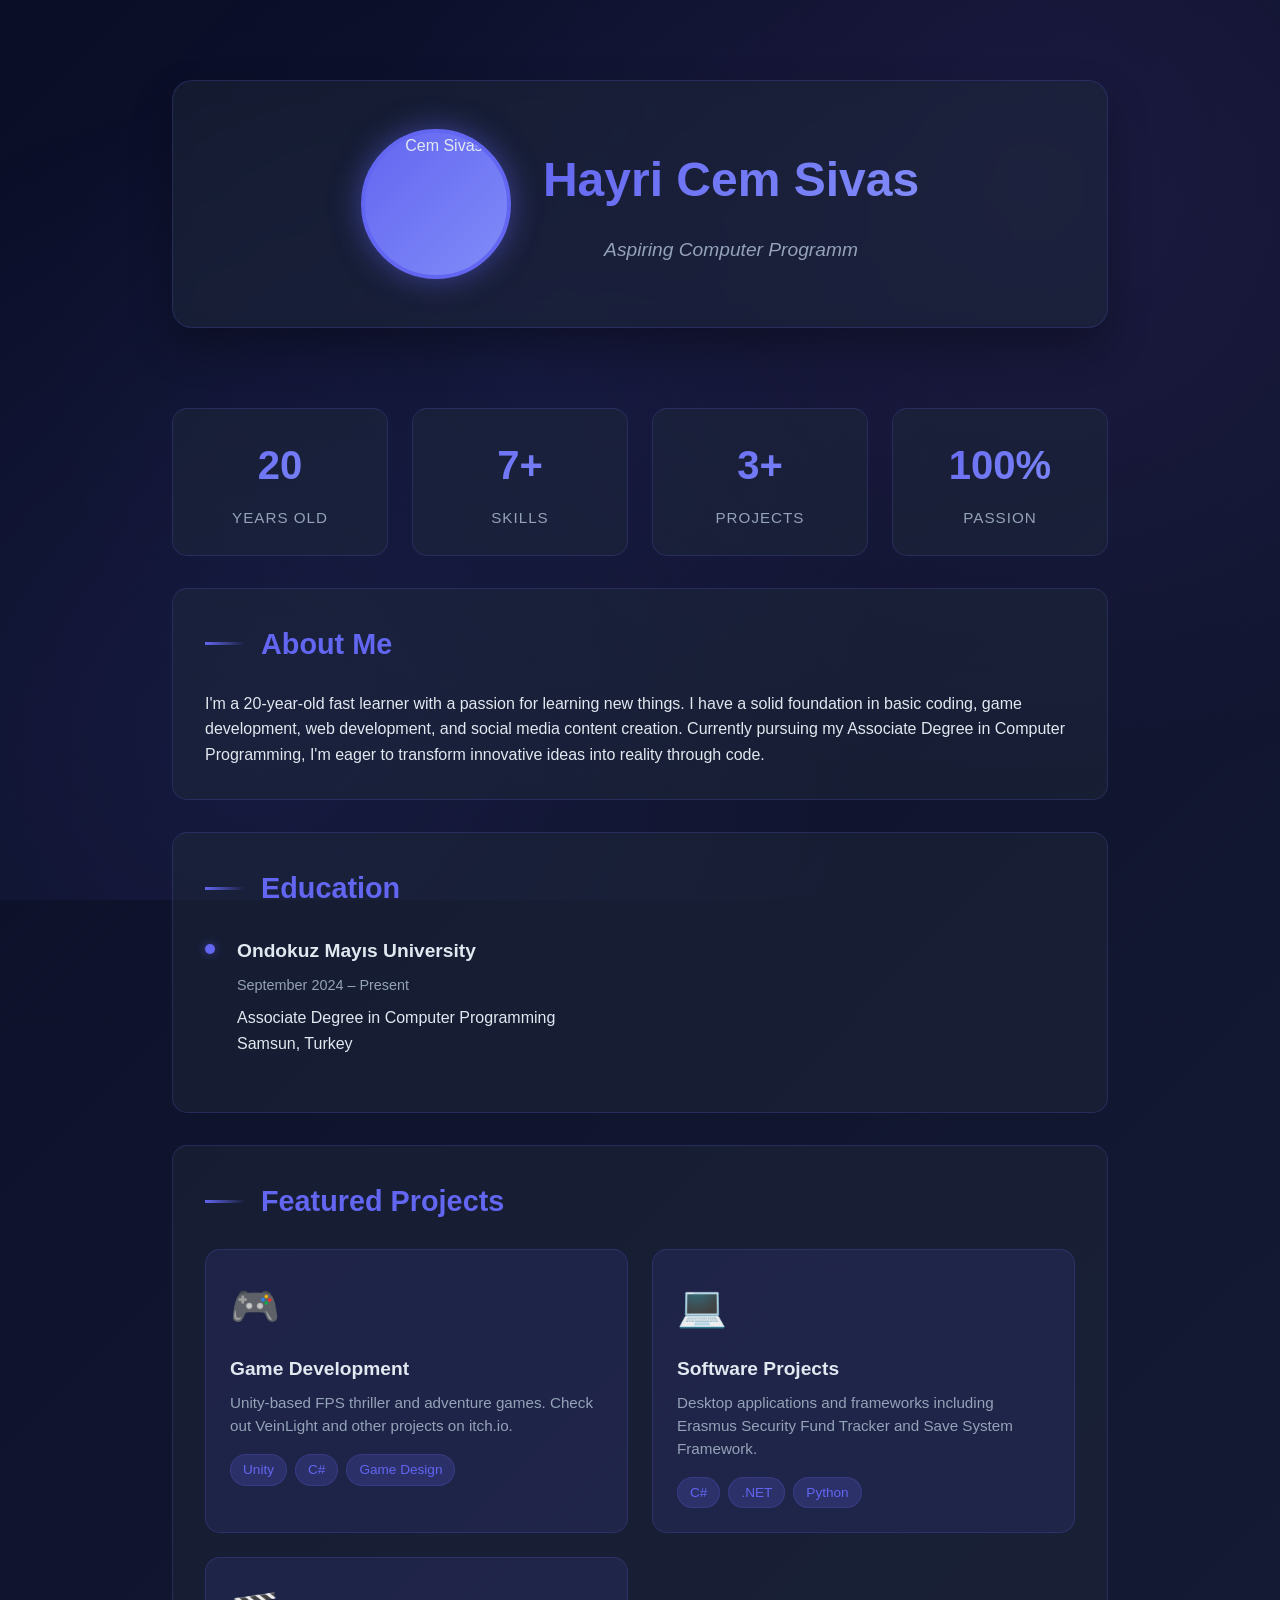
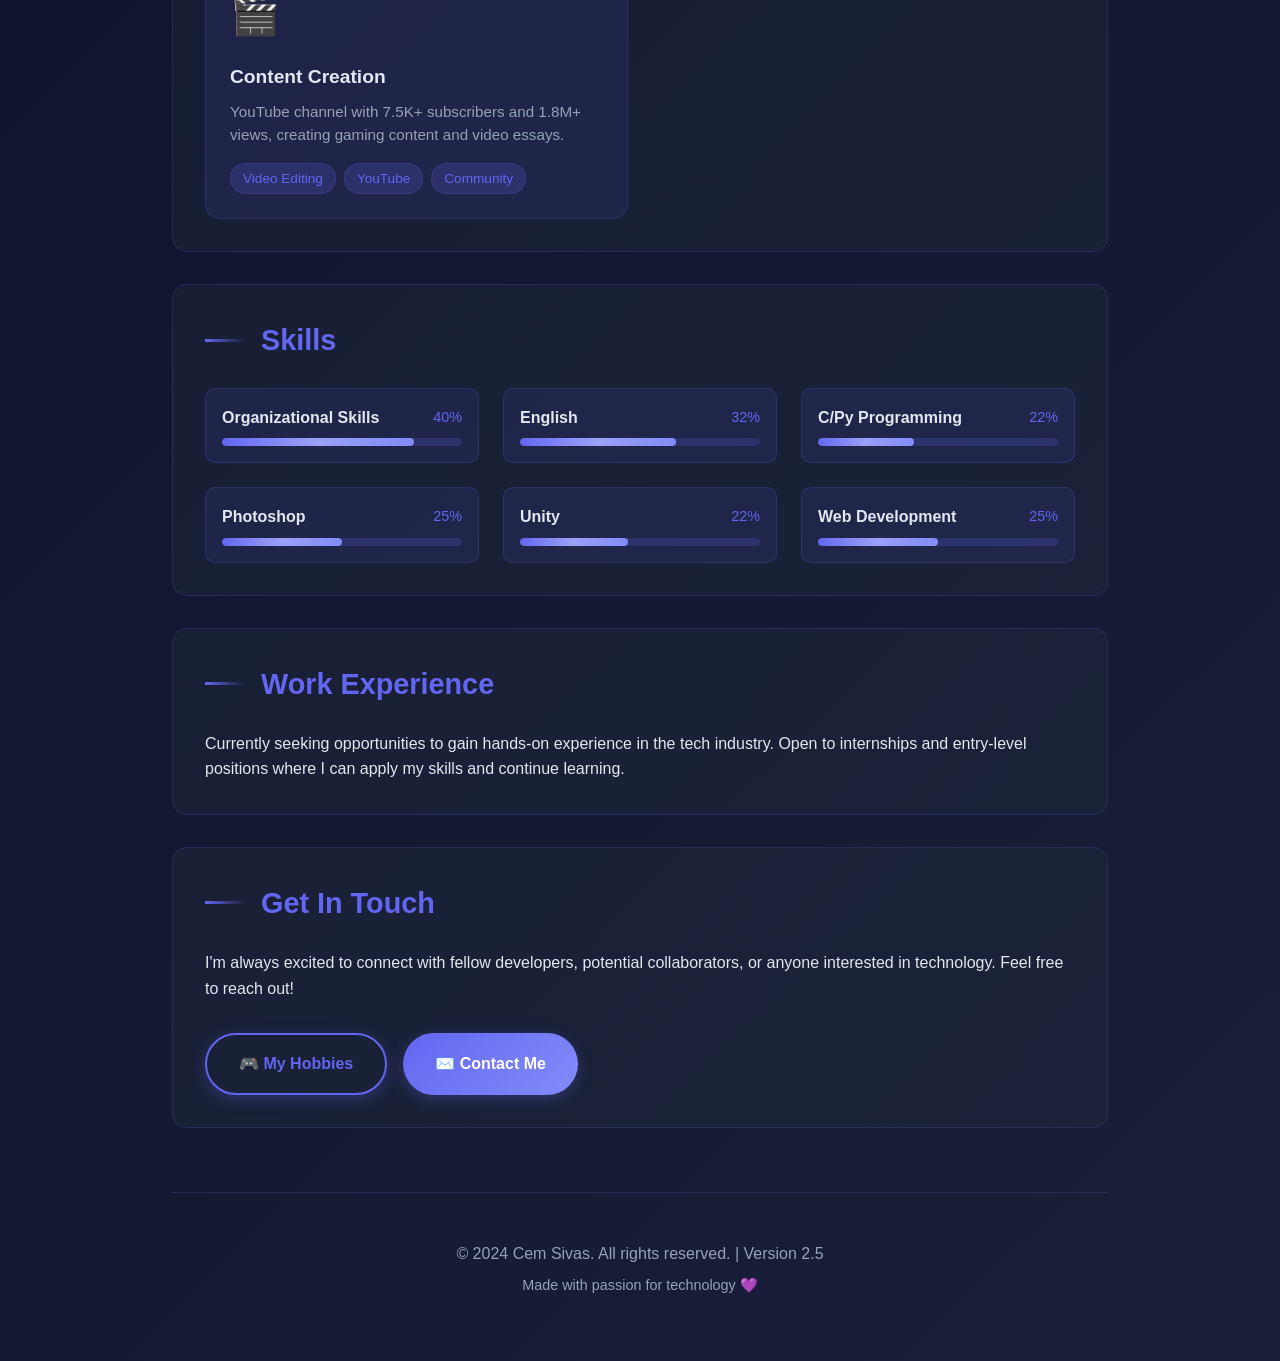
==== index.html @ 1721b46c "Update age and content in About Me section Updated age in the About Me section and adjusted the cont" ====
<!DOCTYPE html>
<html lang="en">
<head>
  <meta charset="UTF-8">
  <meta name="viewport" content="width=device-width, initial-scale=1.0">
  <title>Hayri Cem Sivas</title>
  <link rel="stylesheet" href="style.css">
</head>
<body>
  <div class="container">
    <header>
      <div class="header-content">
        <div class="profile-section">
          <img src="./assets/PPhoto.png" alt="Cem Sivas" class="profile-image" onclick="window.location.href='./public/myScreenshots.html'">
          <div class="profile-info">
            <h1>Hayri Cem Sivas</h1>
            <p class="tagline">Aspiring Computer Programmer | Fast Learner | Passionate about Technology</p>
          </div>
        </div>
      </div>
    </header>

    <!-- Stats Section -->
    <section class="section">
      <div class="stats-grid">
        <div class="stat-card">
          <span class="stat-number" data-target="20">0</span>
          <span class="stat-label">Years Old</span>
        </div>
        <div class="stat-card">
          <span class="stat-number" data-target="7">0+</span>
          <span class="stat-label">Skills</span>
        </div>
        <div class="stat-card">
          <span class="stat-number" data-target="3">0+</span>
          <span class="stat-label">Projects</span>
        </div>
        <div class="stat-card">
          <span class="stat-number" data-target="100">0%</span>
          <span class="stat-label">Passion</span>
        </div>
      </div>
    </section>

    <main>
      <section class="section">
        <div class="section-card">
          <h2>About Me</h2>
          <p>I'm a 20-year-old fast learner with a passion for learning new things. I have a solid foundation in basic coding, game development, web development, and social media content creation. Currently pursuing my Associate Degree in Computer Programming, I'm eager to transform innovative ideas into reality through code.</p>
        </div>
      </section>

      <section class="section">
        <div class="section-card">
          <h2>Education</h2>
          <div class="timeline-item">
            <h3>Ondokuz Mayıs University</h3>
            <p class="timeline-date">September 2024 – Present</p>
            <p>Associate Degree in Computer Programming</p>
            <p>Samsun, Turkey</p>
          </div>
        </div>
      </section>

      <!-- Projects Section -->
      <section class="section">
        <div class="section-card">
          <h2>Featured Projects</h2>
          <div class="projects-grid">
            <div class="project-card" onclick="window.open('https://cemgo.itch.io/', '_blank')">
              <span class="project-icon">🎮</span>
              <h3 class="project-title">Game Development</h3>
              <p class="project-description">Unity-based FPS thriller and adventure games. Check out VeinLight and other projects on itch.io.</p>
              <div class="project-tags">
                <span class="project-tag">Unity</span>
                <span class="project-tag">C#</span>
                <span class="project-tag">Game Design</span>
              </div>
            </div>

            <div class="project-card" onclick="window.open('https://github.com/cemsvs', '_blank')">
              <span class="project-icon">💻</span>
              <h3 class="project-title">Software Projects</h3>
              <p class="project-description">Desktop applications and frameworks including Erasmus Security Fund Tracker and Save System Framework.</p>
              <div class="project-tags">
                <span class="project-tag">C#</span>
                <span class="project-tag">.NET</span>
                <span class="project-tag">Python</span>
              </div>
            </div>

            <div class="project-card" onclick="window.open('https://www.youtube.com/@CemOver', '_blank')">
              <span class="project-icon">🎬</span>
              <h3 class="project-title">Content Creation</h3>
              <p class="project-description">YouTube channel with 7.5K+ subscribers and 1.8M+ views, creating gaming content and video essays.</p>
              <div class="project-tags">
                <span class="project-tag">Video Editing</span>
                <span class="project-tag">YouTube</span>
                <span class="project-tag">Community</span>
              </div>
            </div>
          </div>
        </div>
      </section>

      <section class="section">
        <div class="section-card">
          <h2>Skills</h2>
          <div class="skills-grid">
            <div class="skill-item">
              <div class="skill-header">
                <span class="skill-name">Organizational Skills</span>
                <span class="skill-level">80%</span>
              </div>
              <div class="skill-bar">
                <div class="skill-progress" data-skill="80"></div>
              </div>
            </div>
            <div class="skill-item">
              <div class="skill-header">
                <span class="skill-name">English</span>
                <span class="skill-level">65%</span>
              </div>
              <div class="skill-bar">
                <div class="skill-progress" data-skill="65"></div>
              </div>
            </div>
            <div class="skill-item">
              <div class="skill-header">
                <span class="skill-name">C/Py Programming</span>
                <span class="skill-level">45%</span>
              </div>
              <div class="skill-bar">
                <div class="skill-progress" data-skill="40"></div>
              </div>
            </div>
            <div class="skill-item">
              <div class="skill-header">
                <span class="skill-name">Photoshop</span>
                <span class="skill-level">50%</span>
              </div>
              <div class="skill-bar">
                <div class="skill-progress" data-skill="50"></div>
              </div>
            </div>
            <div class="skill-item">
              <div class="skill-header">
                <span class="skill-name">Unity</span>
                <span class="skill-level">45%</span>
              </div>
              <div class="skill-bar">
                <div class="skill-progress" data-skill="45"></div>
              </div>
            </div>
            <div class="skill-item">
              <div class="skill-header">
                <span class="skill-name">Web Development</span>
                <span class="skill-level">50%</span>
              </div>
              <div class="skill-bar">
                <div class="skill-progress" data-skill="50"></div>
              </div>
            </div>
          </div>
        </div>
      </section>

      <section class="section">
        <div class="section-card">
          <h2>Work Experience</h2>
          <p>Currently seeking opportunities to gain hands-on experience in the tech industry. Open to internships and entry-level positions where I can apply my skills and continue learning.</p>
        </div>
      </section>

      <section class="section">
        <div class="section-card">
          <h2>Get In Touch</h2>
          <p>I'm always excited to connect with fellow developers, potential collaborators, or anyone interested in technology. Feel free to reach out!</p>
          <div class="button-group">
            <a href="./public/myHobbies.html" class="btn btn-secondary">
              <span>🎮 My Hobbies</span>
            </a>
            <a href="./public/contact.html" class="btn">
              <span>✉️ Contact Me</span>
            </a>
          </div>
        </div>
      </section>
    </main>

    <footer>
      <p>© 2024 Cem Sivas. All rights reserved. | Version 2.5</p>
      <p style="margin-top: 0.5rem; font-size: 0.9rem;">Made with passion for technology 💜</p>
    </footer>
  </div>

  <script src="script.js"></script>
</body>
</html>
---- style.css ----
* {
  margin: 0;
  padding: 0;
  box-sizing: border-box;
}

:root {
  --primary-bg: #0a0e27;
  --secondary-bg: #1a1f3a;
  --accent-color: #6366f1;
  --accent-hover: #818cf8;
  --text-primary: #e2e8f0;
  --text-secondary: #94a3b8;
  --card-bg: rgba(30, 41, 59, 0.5);
  --border-color: rgba(99, 102, 241, 0.2);
}

body {
  font-family: 'Inter', -apple-system, BlinkMacSystemFont, 'Segoe UI', sans-serif;
  background: linear-gradient(135deg, var(--primary-bg) 0%, var(--secondary-bg) 100%);
  color: var(--text-primary);
  min-height: 100vh;
  line-height: 1.6;
  position: relative;
  overflow-x: hidden;
  transition: background 0.3s ease;
}

body::before {
  content: '';
  position: fixed;
  top: 0;
  left: 0;
  width: 100%;
  height: 100%;
  background-image: 
    radial-gradient(circle at 20% 80%, rgba(99, 102, 241, 0.1) 0%, transparent 50%),
    radial-gradient(circle at 80% 20%, rgba(139, 92, 246, 0.1) 0%, transparent 50%),
    radial-gradient(circle at 40% 40%, rgba(99, 102, 241, 0.05) 0%, transparent 50%);
  z-index: -1;
  animation: float 20s ease-in-out infinite;
}

@keyframes float {
  0%, 100% { transform: translateY(0) rotate(0deg); }
  50% { transform: translateY(-20px) rotate(1deg); }
}

@keyframes ripple {
  0% {
    transform: scale(0);
    opacity: 1;
  }
  100% {
    transform: scale(4);
    opacity: 0;
  }
}

.container {
  max-width: 1000px;
  margin: 0 auto;
  padding: 2rem;
}

header {
  text-align: center;
  padding: 3rem 0;
  position: relative;
}

.header-content {
  background: var(--card-bg);
  backdrop-filter: blur(10px);
  -webkit-backdrop-filter: blur(10px);
  border-radius: 20px;
  padding: 3rem;
  border: 1px solid var(--border-color);
  box-shadow: 0 20px 40px rgba(0, 0, 0, 0.3);
  transition: transform 0.3s ease, box-shadow 0.3s ease;
}

.header-content:hover {
  transform: translateY(-5px);
  box-shadow: 0 25px 50px rgba(99, 102, 241, 0.2);
}

.profile-section {
  display: flex;
  align-items: center;
  justify-content: center;
  gap: 2rem;
  flex-wrap: wrap;
}

.profile-image {
  width: 150px;
  height: 150px;
  border-radius: 50%;
  border: 4px solid var(--accent-color);
  box-shadow: 0 0 30px rgba(99, 102, 241, 0.5);
  transition: transform 0.3s ease, box-shadow 0.3s ease;
  cursor: pointer;
  object-fit: cover;
  background: linear-gradient(135deg, var(--accent-color), var(--accent-hover));
}

.profile-image:hover {
  transform: scale(1.1) rotate(5deg);
  box-shadow: 0 0 40px rgba(99, 102, 241, 0.8);
}

.profile-info h1 {
  font-size: 3rem;
  font-weight: 800;
  background: linear-gradient(135deg, var(--accent-color), var(--accent-hover));
  -webkit-background-clip: text;
  -webkit-text-fill-color: transparent;
  background-clip: text;
  margin-bottom: 0.5rem;
  animation: glow 2s ease-in-out infinite alternate;
}

@keyframes glow {
  from { filter: drop-shadow(0 0 10px rgba(99, 102, 241, 0.5)); }
  to { filter: drop-shadow(0 0 20px rgba(99, 102, 241, 0.8)); }
}

.tagline {
  font-size: 1.2rem;
  color: var(--text-secondary);
  font-style: italic;
  margin-top: 1rem;
}

/* Stats Section */
.stats-grid {
  display: grid;
  grid-template-columns: repeat(auto-fit, minmax(200px, 1fr));
  gap: 1.5rem;
  margin: 2rem 0;
}

.stat-card {
  background: var(--card-bg);
  backdrop-filter: blur(10px);
  border-radius: 15px;
  padding: 1.5rem;
  border: 1px solid var(--border-color);
  text-align: center;
  transition: all 0.3s ease;
  position: relative;
  overflow: hidden;
}

.stat-card::before {
  content: '';
  position: absolute;
  top: 0;
  left: -100%;
  width: 100%;
  height: 100%;
  background: linear-gradient(90deg, transparent, rgba(99, 102, 241, 0.2), transparent);
  transition: left 0.5s ease;
}

.stat-card:hover::before {
  left: 100%;
}

.stat-card:hover {
  transform: translateY(-5px) scale(1.05);
  border-color: var(--accent-color);
  box-shadow: 0 10px 30px rgba(99, 102, 241, 0.3);
}

.stat-number {
  font-size: 2.5rem;
  font-weight: 800;
  background: linear-gradient(135deg, var(--accent-color), var(--accent-hover));
  -webkit-background-clip: text;
  -webkit-text-fill-color: transparent;
  background-clip: text;
  display: block;
  margin-bottom: 0.5rem;
}

.stat-label {
  color: var(--text-secondary);
  font-size: 0.95rem;
  text-transform: uppercase;
  letter-spacing: 1px;
}

.section {
  margin: 2rem 0;
  opacity: 0;
  animation: fadeInUp 0.8s ease forwards;
}

.section:nth-child(1) { animation-delay: 0.1s; }
.section:nth-child(2) { animation-delay: 0.2s; }
.section:nth-child(3) { animation-delay: 0.3s; }
.section:nth-child(4) { animation-delay: 0.4s; }
.section:nth-child(5) { animation-delay: 0.5s; }
.section:nth-child(6) { animation-delay: 0.6s; }

@keyframes fadeInUp {
  from {
    opacity: 0;
    transform: translateY(30px);
  }
  to {
    opacity: 1;
    transform: translateY(0);
  }
}

.section-card {
  background: var(--card-bg);
  backdrop-filter: blur(10px);
  -webkit-backdrop-filter: blur(10px);
  border-radius: 15px;
  padding: 2rem;
  border: 1px solid var(--border-color);
  transition: all 0.3s ease;
}

.section-card:hover {
  transform: translateX(10px);
  border-color: var(--accent-color);
  box-shadow: 0 10px 30px rgba(99, 102, 241, 0.2);
}

.section h2 {
  font-size: 1.8rem;
  margin-bottom: 1.5rem;
  color: var(--accent-color);
  display: flex;
  align-items: center;
  gap: 1rem;
}

.section h2::before {
  content: '';
  width: 40px;
  height: 3px;
  background: linear-gradient(90deg, var(--accent-color), transparent);
  display: inline-block;
}

/* Projects Section */
.projects-grid {
  display: grid;
  grid-template-columns: repeat(auto-fit, minmax(280px, 1fr));
  gap: 1.5rem;
  margin-top: 1.5rem;
}

.project-card {
  background: rgba(99, 102, 241, 0.1);
  border-radius: 15px;
  padding: 1.5rem;
  border: 1px solid var(--border-color);
  transition: all 0.3s ease;
  cursor: pointer;
  position: relative;
  overflow: hidden;
}

.project-card:active {
  transform: translateY(-3px) scale(0.98);
}

.project-card::before {
  content: '';
  position: absolute;
  top: 0;
  left: 0;
  width: 100%;
  height: 4px;
  background: linear-gradient(90deg, var(--accent-color), var(--accent-hover));
  transform: scaleX(0);
  transition: transform 0.3s ease;
}

.project-card:hover::before {
  transform: scaleX(1);
}

.project-card:hover {
  background: rgba(99, 102, 241, 0.2);
  transform: translateY(-5px);
  box-shadow: 0 10px 20px rgba(99, 102, 241, 0.3);
  border-color: var(--accent-color);
}

.project-icon {
  font-size: 2.5rem;
  margin-bottom: 1rem;
  display: block;
  transition: transform 0.3s ease;
}

.project-card:hover .project-icon {
  transform: scale(1.2) rotateZ(5deg);
}

.project-title {
  font-size: 1.2rem;
  font-weight: 700;
  color: var(--text-primary);
  margin-bottom: 0.5rem;
}

.project-description {
  color: var(--text-secondary);
  font-size: 0.95rem;
  line-height: 1.5;
  margin-bottom: 1rem;
}

.project-tags {
  display: flex;
  flex-wrap: wrap;
  gap: 0.5rem;
}

.project-tag {
  background: rgba(99, 102, 241, 0.2);
  color: var(--accent-color);
  padding: 0.25rem 0.75rem;
  border-radius: 20px;
  font-size: 0.85rem;
  border: 1px solid var(--border-color);
}

.skills-grid {
  display: grid;
  grid-template-columns: repeat(auto-fit, minmax(250px, 1fr));
  gap: 1.5rem;
  margin-top: 1.5rem;
}

.skill-item {
  background: rgba(99, 102, 241, 0.1);
  border-radius: 10px;
  padding: 1rem;
  border: 1px solid var(--border-color);
  transition: all 0.3s ease;
}

.skill-item:hover {
  background: rgba(99, 102, 241, 0.2);
  transform: translateY(-5px);
  box-shadow: 0 10px 20px rgba(99, 102, 241, 0.3);
}

.skill-header {
  display: flex;
  justify-content: space-between;
  align-items: center;
  margin-bottom: 0.5rem;
}

.skill-name {
  font-weight: 600;
  color: var(--text-primary);
}

.skill-level {
  color: var(--accent-color);
  font-size: 0.9rem;
}

.skill-bar {
  width: 100%;
  height: 8px;
  background: rgba(99, 102, 241, 0.2);
  border-radius: 10px;
  overflow: hidden;
  position: relative;
}

.skill-progress {
  height: 100%;
  background: linear-gradient(90deg, var(--accent-color), var(--accent-hover));
  border-radius: 10px;
  width: 0;
  transition: width 1.5s cubic-bezier(0.4, 0, 0.2, 1);
  position: relative;
  overflow: hidden;
}

.skill-progress::after {
  content: '';
  position: absolute;
  top: 0;
  left: 0;
  width: 100%;
  height: 100%;
  background: linear-gradient(90deg, transparent, rgba(255, 255, 255, 0.3), transparent);
  animation: shimmer 2s infinite;
}

@keyframes shimmer {
  0% { transform: translateX(-100%); }
  100% { transform: translateX(100%); }
}

.timeline-item {
  position: relative;
  padding-left: 2rem;
  margin-bottom: 1.5rem;
}

.timeline-item::before {
  content: '';
  position: absolute;
  left: 0;
  top: 0.5rem;
  width: 10px;
  height: 10px;
  border-radius: 50%;
  background: var(--accent-color);
  box-shadow: 0 0 10px rgba(99, 102, 241, 0.5);
  animation: pulse 2s infinite;
}

@keyframes pulse {
  0%, 100% { box-shadow: 0 0 10px rgba(99, 102, 241, 0.5); }
  50% { box-shadow: 0 0 20px rgba(99, 102, 241, 0.8); }
}

.timeline-item h3 {
  color: var(--text-primary);
  margin-bottom: 0.5rem;
  font-size: 1.2rem;
}

.timeline-date {
  color: var(--text-secondary);
  font-size: 0.9rem;
  margin-bottom: 0.5rem;
}

.button-group {
  display: flex;
  gap: 1rem;
  flex-wrap: wrap;
  margin-top: 2rem;
}

.btn {
  padding: 1rem 2rem;
  background: linear-gradient(135deg, var(--accent-color), var(--accent-hover));
  color: white;
  text-decoration: none;
  border-radius: 50px;
  font-weight: 600;
  transition: all 0.3s ease;
  border: none;
  cursor: pointer;
  display: inline-flex;
  align-items: center;
  gap: 0.5rem;
  box-shadow: 0 4px 15px rgba(99, 102, 241, 0.3);
  position: relative;
  overflow: hidden;
}

.btn::before {
  content: '';
  position: absolute;
  top: 50%;
  left: 50%;
  width: 0;
  height: 0;
  border-radius: 50%;
  background: rgba(255, 255, 255, 0.2);
  transform: translate(-50%, -50%);
  transition: width 0.5s, height 0.5s;
}

.btn:hover::before {
  width: 300px;
  height: 300px;
}

.btn:hover {
  transform: translateY(-3px);
  box-shadow: 0 6px 25px rgba(99, 102, 241, 0.5);
}

.btn span {
  position: relative;
  z-index: 1;
}

.btn-secondary {
  background: transparent;
  border: 2px solid var(--accent-color);
  color: var(--accent-color);
}

.btn-secondary:hover {
  background: var(--accent-color);
  color: white;
}

footer {
  text-align: center;
  padding: 3rem 0 2rem;
  margin-top: 4rem;
  border-top: 1px solid var(--border-color);
  color: var(--text-secondary);
}

@media (max-width: 768px) {
  .container {
    padding: 1rem;
  }
  
  .profile-info h1 {
    font-size: 2rem;
  }
  
  .section h2 {
    font-size: 1.5rem;
  }
  
  .skills-grid {
    grid-template-columns: 1fr;
  }
  
  .header-content {
    padding: 2rem 1.5rem;
  }
  
  .profile-section {
    flex-direction: column;
  }
  
  .button-group {
    flex-direction: column;
    width: 100%;
  }
  
  .btn {
    width: 100%;
    justify-content: center;
  }

  .stats-grid {
    grid-template-columns: repeat(2, 1fr);
  }

  .projects-grid {
    grid-template-columns: 1fr;
  }
}

@media (max-width: 480px) {
  .profile-info h1 {
    font-size: 1.5rem;
  }
  
  .tagline {
    font-size: 1rem;
  }
  
  .section h2 {
    font-size: 1.3rem;
  }
  
  .section-card {
    padding: 1.5rem;
  }

  .stats-grid {
    grid-template-columns: 1fr;
  }

  .stat-number {
    font-size: 2rem;
  }
}

html {
  scroll-behavior: smooth;
}

::-webkit-scrollbar {
  width: 10px;
}

::-webkit-scrollbar-track {
  background: var(--primary-bg);
}

::-webkit-scrollbar-thumb {
  background: var(--accent-color);
  border-radius: 5px;
}

::-webkit-scrollbar-thumb:hover {
  background: var(--accent-hover);
}
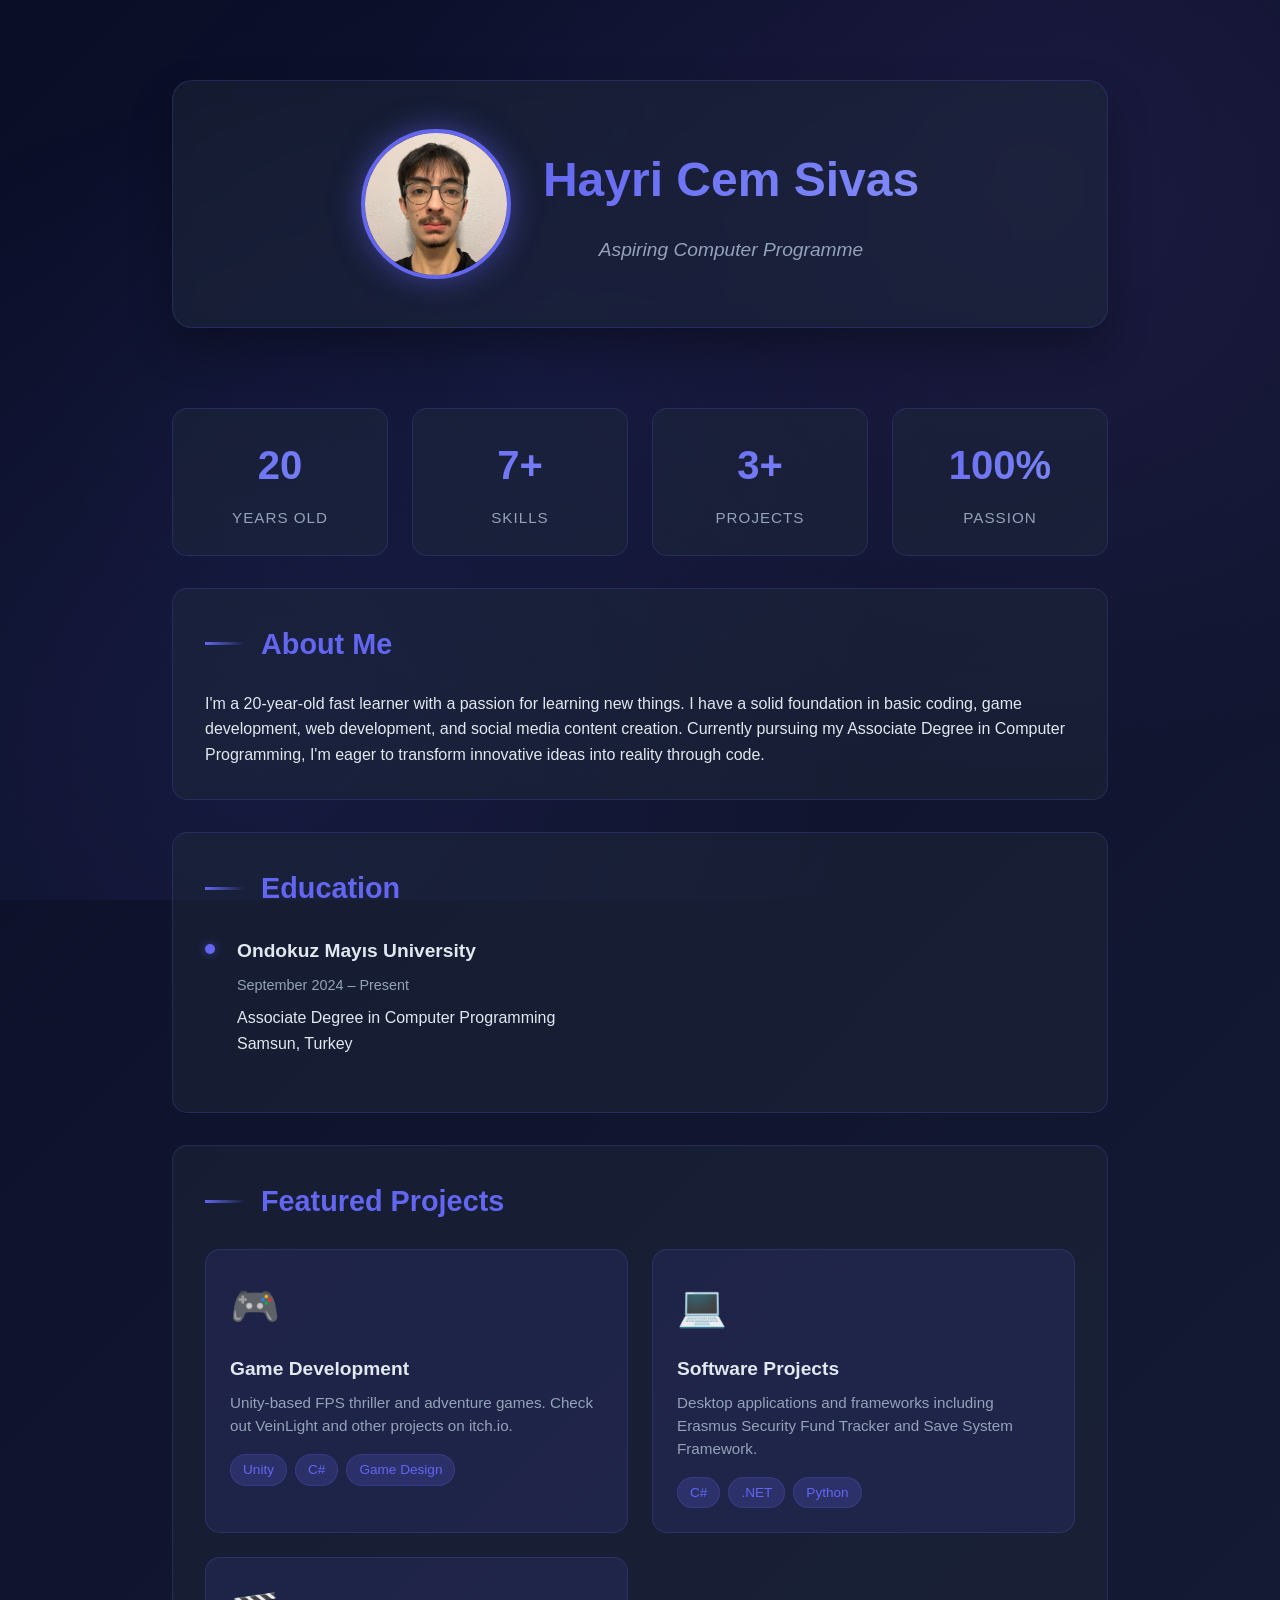
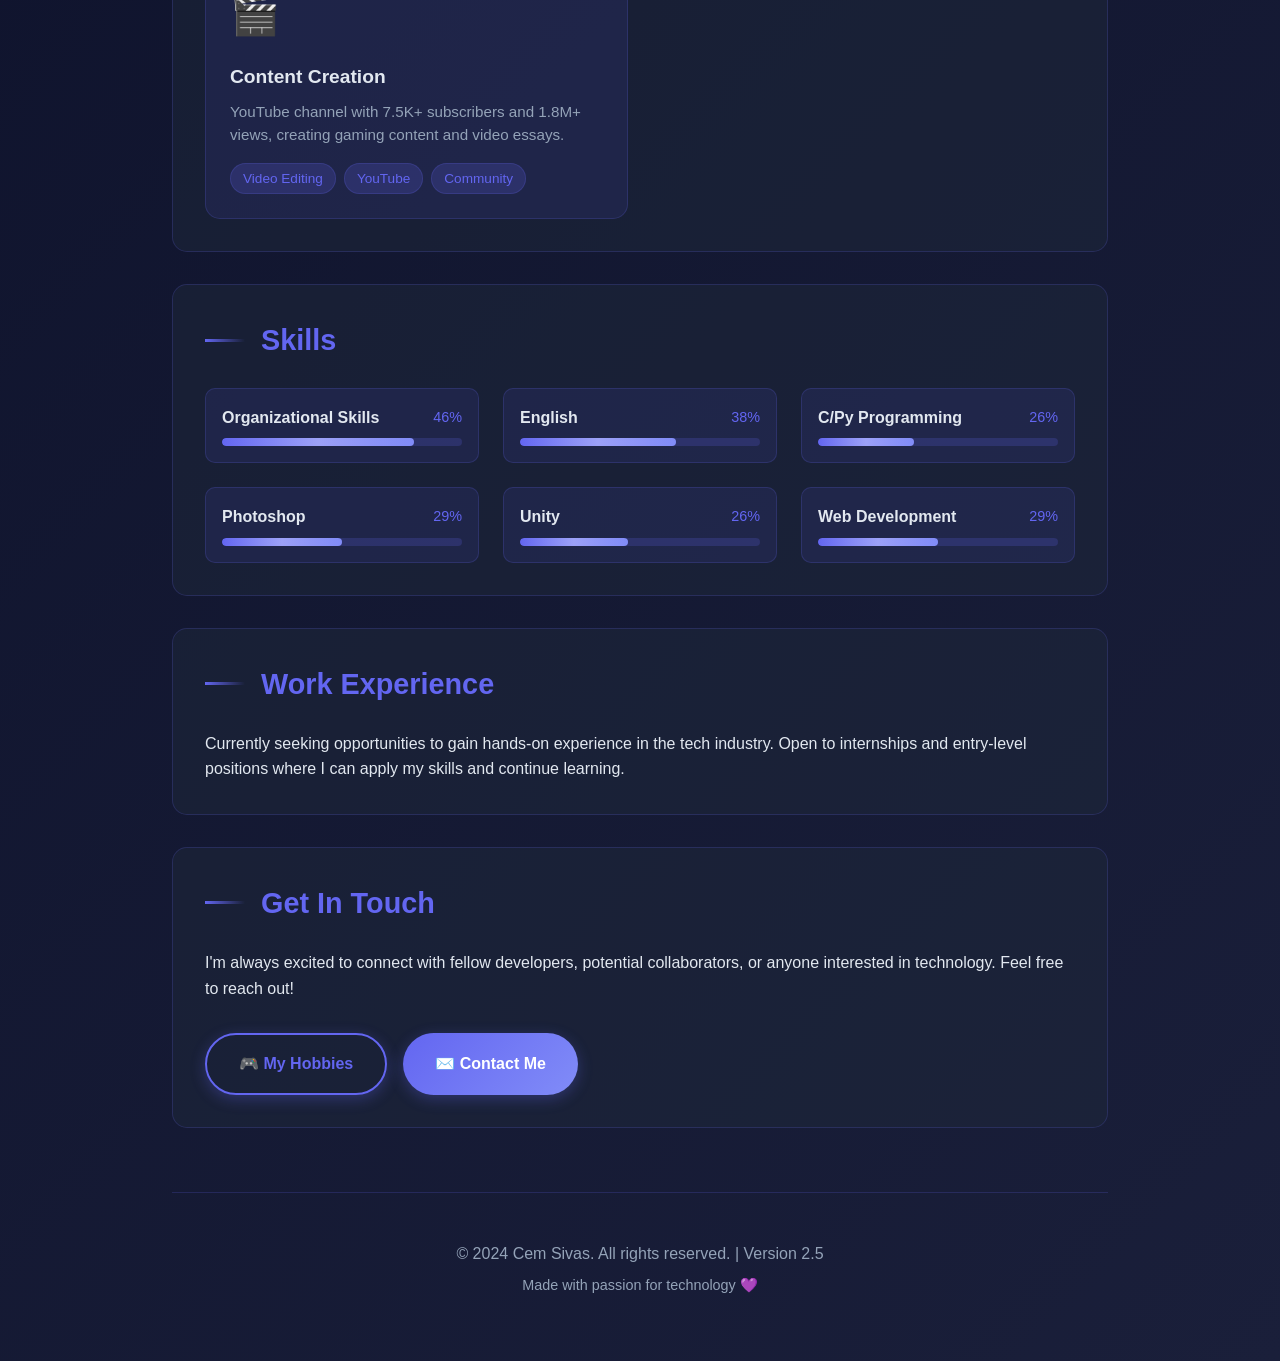
==== commit 6c247208: "Change profile image and refine HTML layout Updated profile image and made minor adjustments to the " ====
--- a/index.html
+++ b/index.html
@@ -11,7 +11,7 @@
     <header>
       <div class="header-content">
         <div class="profile-section">
-          <img src="./assets/PPhoto.png" alt="Cem Sivas" class="profile-image" onclick="window.location.href='./public/myScreenshots.html'">
+          <img src="./assets/ProfilePhotov2.jpeg" alt="Cem Sivas" class="profile-image" onclick="window.location.href='./public/myScreenshots.html'">
           <div class="profile-info">
             <h1>Hayri Cem Sivas</h1>
             <p class="tagline">Aspiring Computer Programmer | Fast Learner | Passionate about Technology</p>
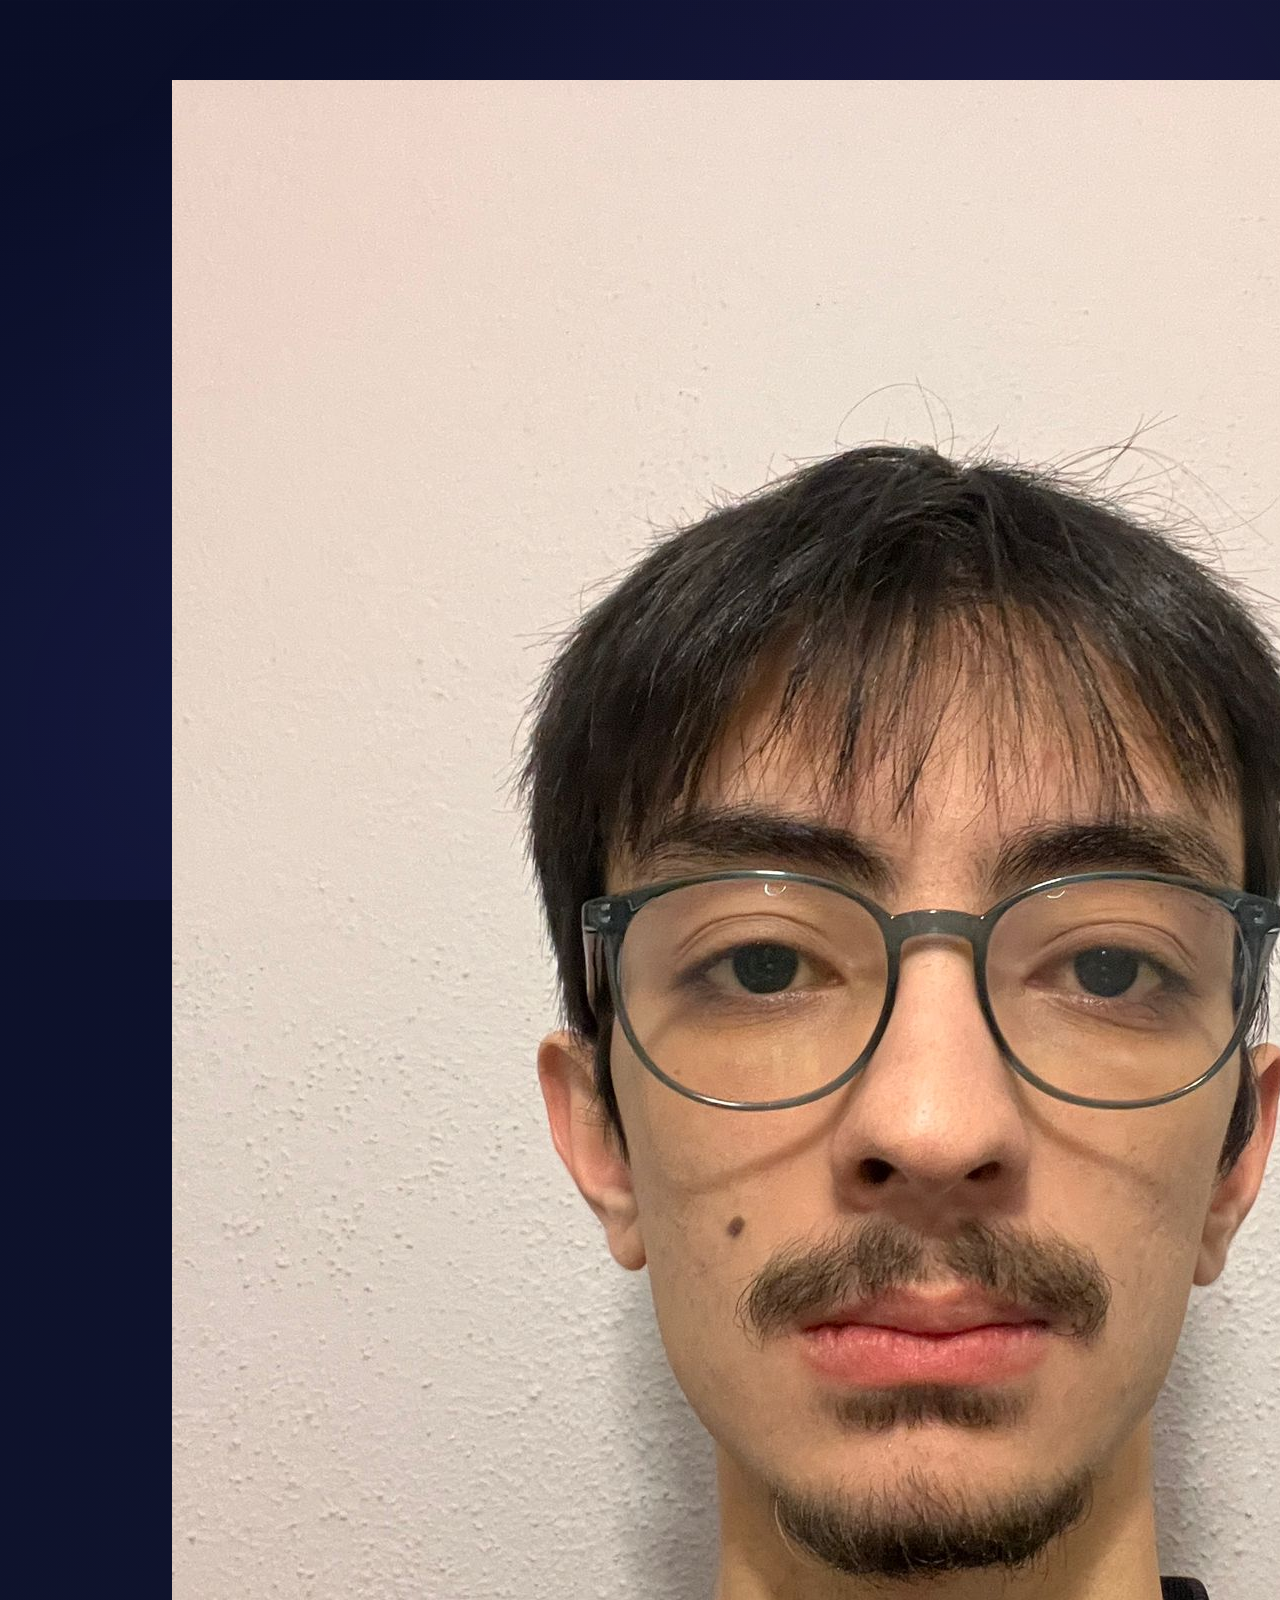
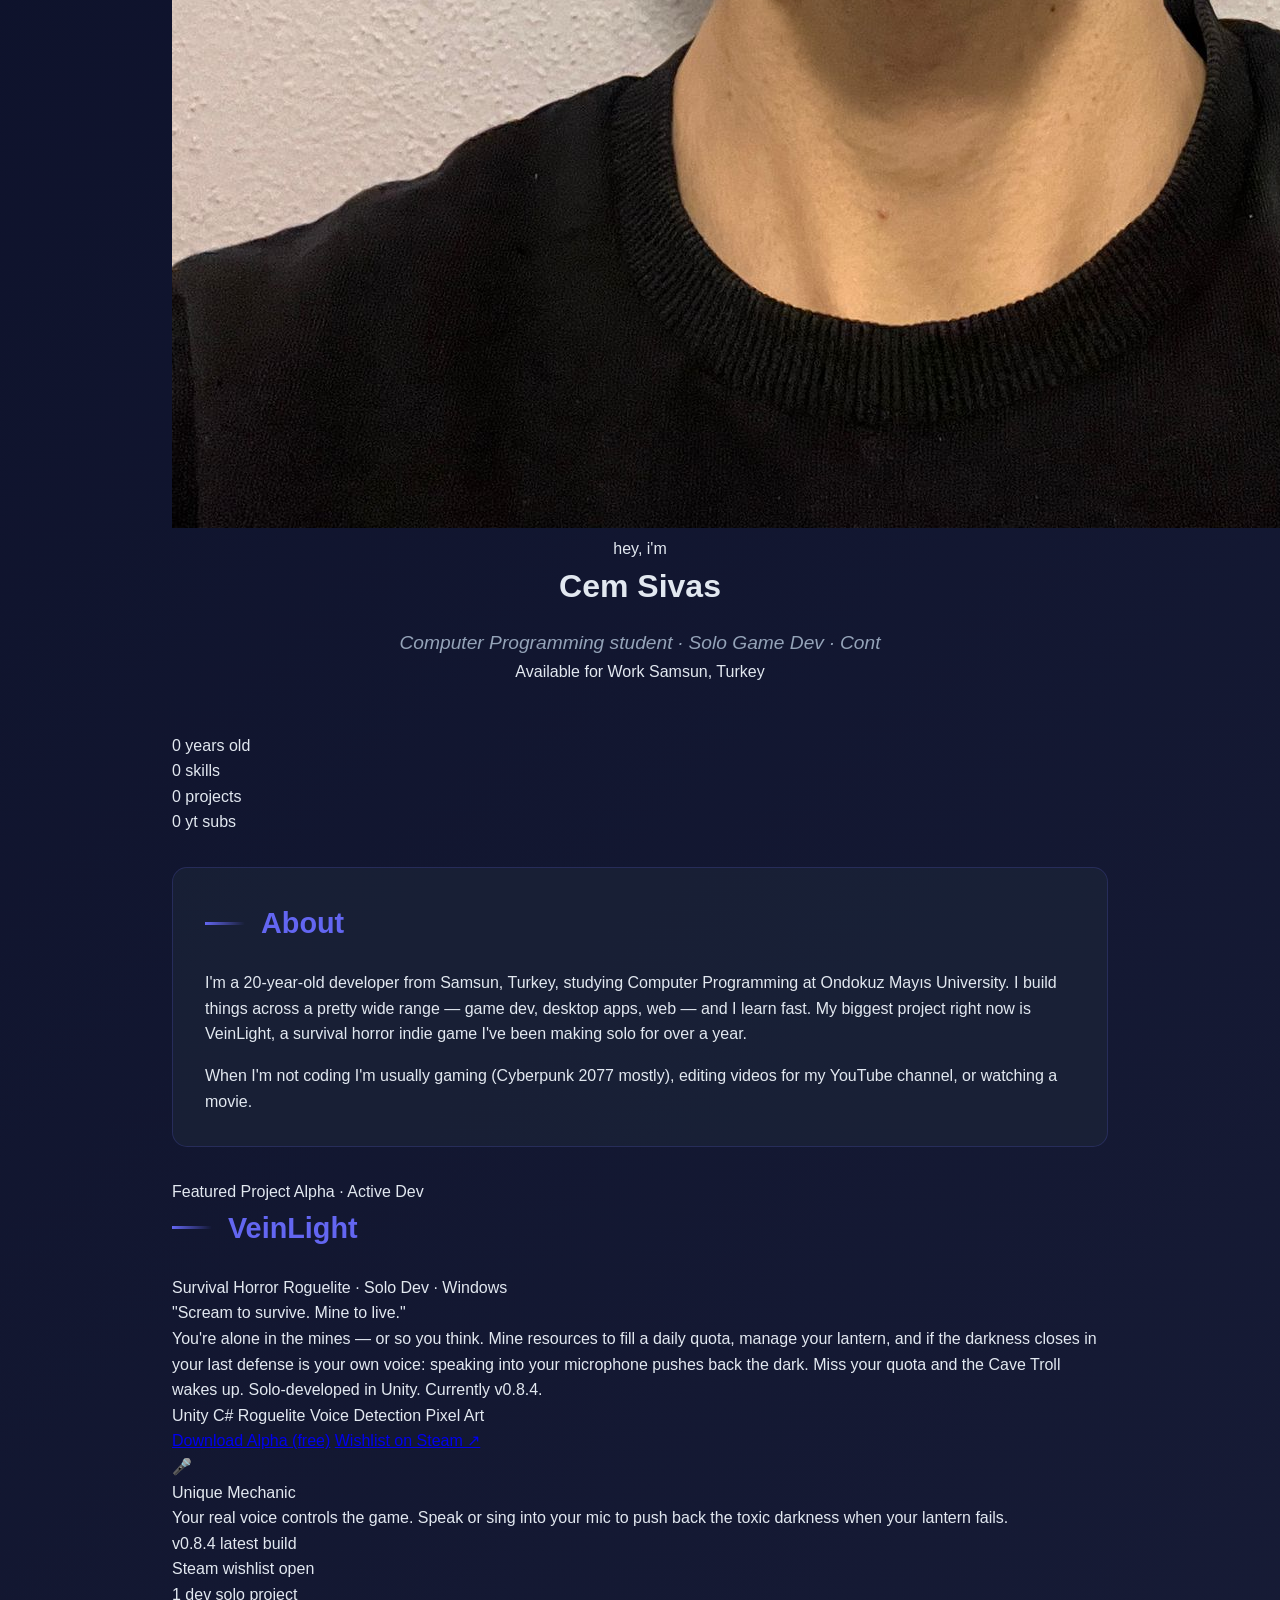
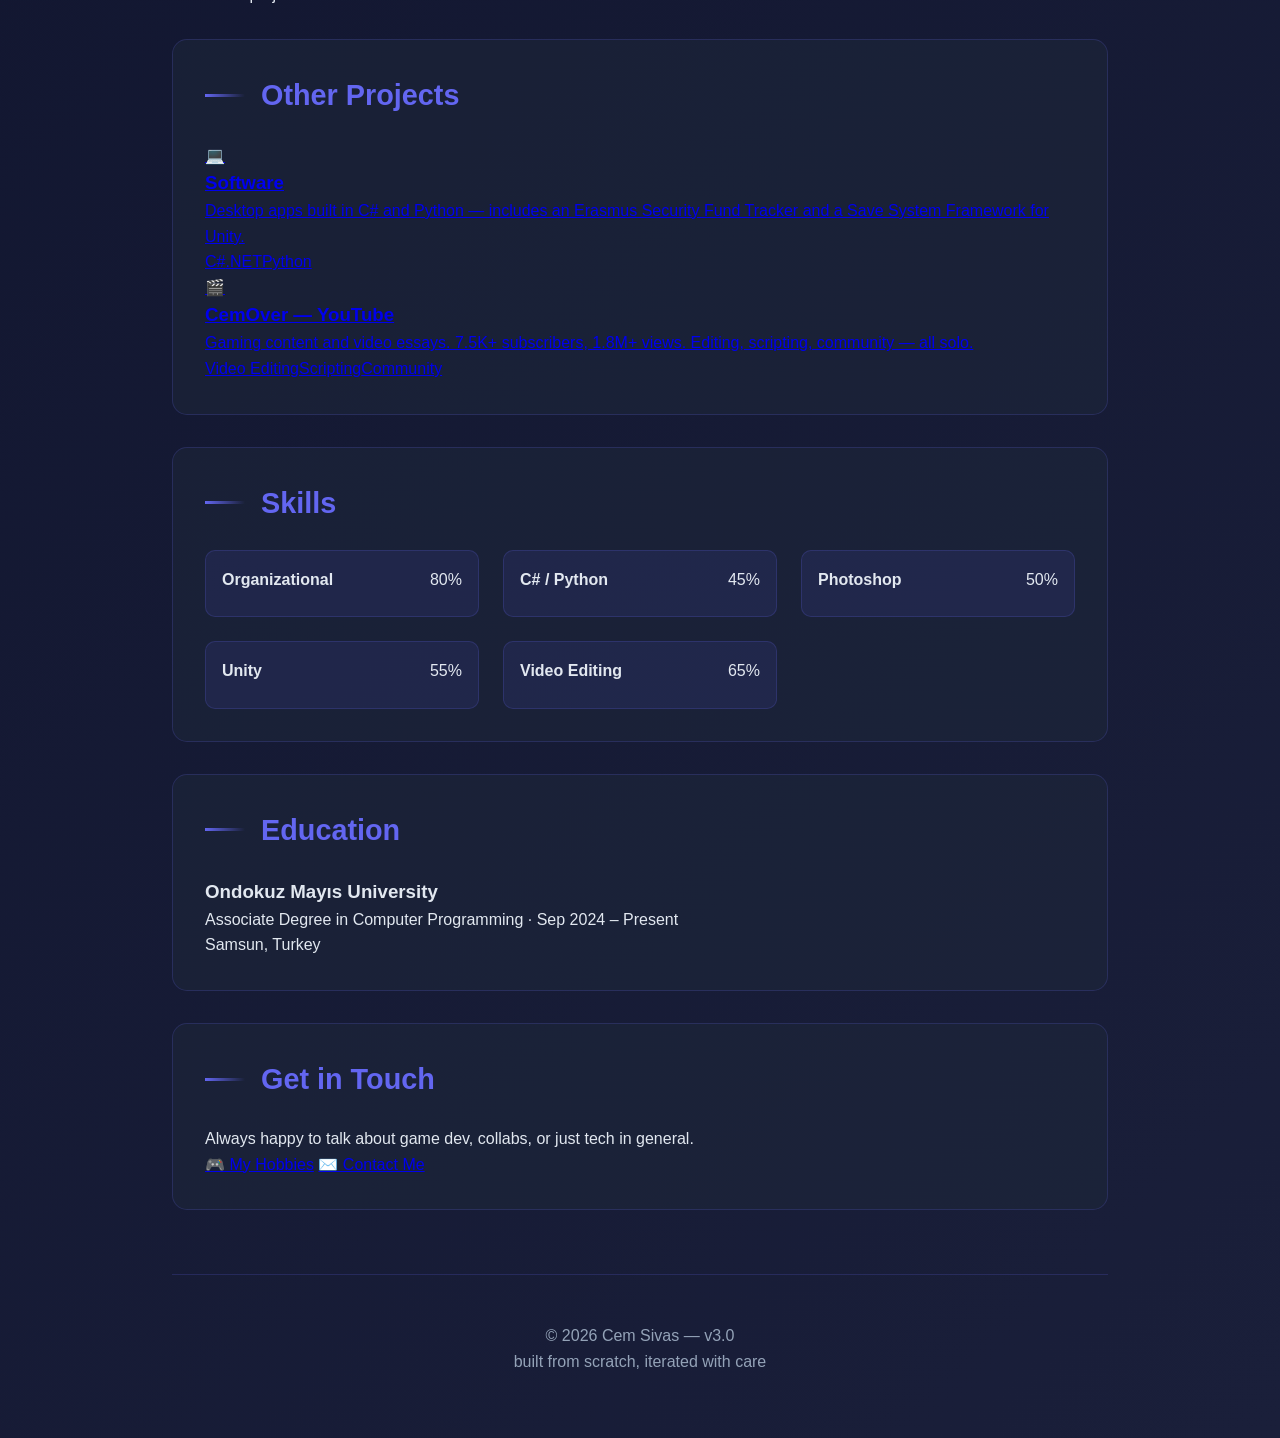
==== commit 9ad627f8: "Revamp index.html with updated layout and content Updated the HTML structure and content for the per" ====
--- a/index.html
+++ b/index.html
@@ -4,197 +4,231 @@
   <meta charset="UTF-8">
   <meta name="viewport" content="width=device-width, initial-scale=1.0">
   <title>Hayri Cem Sivas</title>
+  <link rel="preconnect" href="https://fonts.googleapis.com">
+  <link rel="preconnect" href="https://fonts.gstatic.com" crossorigin>
+  <link href="https://fonts.googleapis.com/css2?family=Syne:wght@700;800&family=Outfit:ital,wght@0,300;0,400;0,500;1,300&display=swap" rel="stylesheet">
   <link rel="stylesheet" href="style.css">
 </head>
 <body>
+
+  <div class="grain"></div>
+
   <div class="container">
+
     <header>
-      <div class="header-content">
-        <div class="profile-section">
-          <img src="./assets/ProfilePhotov2.jpeg" alt="Cem Sivas" class="profile-image" onclick="window.location.href='./public/myScreenshots.html'">
-          <div class="profile-info">
-            <h1>Hayri Cem Sivas</h1>
-            <p class="tagline">Aspiring Computer Programmer | Fast Learner | Passionate about Technology</p>
+      <div class="header-inner">
+        <img
+          src="./assets/ProfilePhotov2.jpeg"
+          alt="Cem Sivas"
+          class="profile-img"
+          onclick="window.location.href='./public/myScreenshots.html'"
+        >
+        <div class="header-text">
+          <p class="header-pre">hey, i'm</p>
+          <h1>Cem Sivas</h1>
+          <p class="tagline">Computer Programming student · Solo Game Dev · Content Creator</p>
+          <div class="header-badges">
+            <span class="badge badge-green">Available for Work</span>
+            <span class="badge badge-amber">Samsun, Turkey</span>
           </div>
         </div>
       </div>
     </header>
 
-    <!-- Stats Section -->
-    <section class="section">
-      <div class="stats-grid">
-        <div class="stat-card">
-          <span class="stat-number" data-target="20">0</span>
-          <span class="stat-label">Years Old</span>
-        </div>
-        <div class="stat-card">
-          <span class="stat-number" data-target="7">0+</span>
-          <span class="stat-label">Skills</span>
-        </div>
-        <div class="stat-card">
-          <span class="stat-number" data-target="3">0+</span>
-          <span class="stat-label">Projects</span>
-        </div>
-        <div class="stat-card">
-          <span class="stat-number" data-target="100">0%</span>
-          <span class="stat-label">Passion</span>
-        </div>
+    <section class="stats-row">
+      <div class="stat">
+        <span class="stat-n" data-target="20">0</span>
+        <span class="stat-l">years old</span>
+      </div>
+      <div class="stat-div"></div>
+      <div class="stat">
+        <span class="stat-n" data-target="5" data-suffix="+">0</span>
+        <span class="stat-l">skills</span>
+      </div>
+      <div class="stat-div"></div>
+      <div class="stat">
+        <span class="stat-n" data-target="3" data-suffix="+">0</span>
+        <span class="stat-l">projects</span>
+      </div>
+      <div class="stat-div"></div>
+      <div class="stat">
+        <span class="stat-n" data-target="7500" data-suffix="+">0</span>
+        <span class="stat-l">yt subs</span>
       </div>
     </section>
 
     <main>
-      <section class="section">
-        <div class="section-card">
-          <h2>About Me</h2>
-          <p>I'm a 20-year-old fast learner with a passion for learning new things. I have a solid foundation in basic coding, game development, web development, and social media content creation. Currently pursuing my Associate Degree in Computer Programming, I'm eager to transform innovative ideas into reality through code.</p>
-        </div>
-      </section>
-
-      <section class="section">
-        <div class="section-card">
-          <h2>Education</h2>
-          <div class="timeline-item">
-            <h3>Ondokuz Mayıs University</h3>
-            <p class="timeline-date">September 2024 – Present</p>
-            <p>Associate Degree in Computer Programming</p>
-            <p>Samsun, Turkey</p>
-          </div>
-        </div>
-      </section>
-
-      <!-- Projects Section -->
-      <section class="section">
-        <div class="section-card">
-          <h2>Featured Projects</h2>
-          <div class="projects-grid">
-            <div class="project-card" onclick="window.open('https://cemgo.itch.io/', '_blank')">
-              <span class="project-icon">🎮</span>
-              <h3 class="project-title">Game Development</h3>
-              <p class="project-description">Unity-based FPS thriller and adventure games. Check out VeinLight and other projects on itch.io.</p>
-              <div class="project-tags">
-                <span class="project-tag">Unity</span>
-                <span class="project-tag">C#</span>
-                <span class="project-tag">Game Design</span>
-              </div>
-            </div>
-
-            <div class="project-card" onclick="window.open('https://github.com/cemsvs', '_blank')">
-              <span class="project-icon">💻</span>
-              <h3 class="project-title">Software Projects</h3>
-              <p class="project-description">Desktop applications and frameworks including Erasmus Security Fund Tracker and Save System Framework.</p>
-              <div class="project-tags">
-                <span class="project-tag">C#</span>
-                <span class="project-tag">.NET</span>
-                <span class="project-tag">Python</span>
-              </div>
-            </div>
-
-            <div class="project-card" onclick="window.open('https://www.youtube.com/@CemOver', '_blank')">
-              <span class="project-icon">🎬</span>
-              <h3 class="project-title">Content Creation</h3>
-              <p class="project-description">YouTube channel with 7.5K+ subscribers and 1.8M+ views, creating gaming content and video essays.</p>
-              <div class="project-tags">
-                <span class="project-tag">Video Editing</span>
-                <span class="project-tag">YouTube</span>
-                <span class="project-tag">Community</span>
-              </div>
-            </div>
-          </div>
-        </div>
-      </section>
-
-      <section class="section">
+
+      <section class="section" id="about">
+        <div class="section-card">
+          <h2>About</h2>
+          <p>I'm a 20-year-old developer from Samsun, Turkey, studying Computer Programming at Ondokuz Mayıs University. I build things across a pretty wide range — game dev, desktop apps, web — and I learn fast. My biggest project right now is VeinLight, a survival horror indie game I've been making solo for over a year.</p>
+          <p style="margin-top:1rem">When I'm not coding I'm usually gaming (Cyberpunk 2077 mostly), editing videos for my YouTube channel, or watching a movie.</p>
+        </div>
+      </section>
+
+      <!-- VEINLIGHT FEATURED -->
+      <section class="section" id="veinlight">
+        <div class="veinlight-card">
+          <div class="vl-eyebrow">
+            <span class="badge badge-ember">Featured Project</span>
+            <span class="badge badge-outline">Alpha · Active Dev</span>
+          </div>
+
+          <div class="vl-main">
+            <div class="vl-info">
+              <h2 class="vl-title">VeinLight</h2>
+              <p class="vl-subtitle">Survival Horror Roguelite · Solo Dev · Windows</p>
+              <p class="vl-tagline">"Scream to survive. Mine to live."</p>
+              <p class="vl-desc">
+                You're alone in the mines — or so you think. Mine resources to fill a daily quota, manage your lantern, and if the darkness closes in your last defense is your own voice: speaking into your microphone pushes back the dark. Miss your quota and the Cave Troll wakes up. Solo-developed in Unity. Currently v0.8.4.
+              </p>
+              <div class="vl-tags">
+                <span class="vtag">Unity</span>
+                <span class="vtag">C#</span>
+                <span class="vtag">Roguelite</span>
+                <span class="vtag">Voice Detection</span>
+                <span class="vtag">Pixel Art</span>
+              </div>
+              <div class="vl-ctas">
+                <a href="https://cemgo.itch.io/veinlight" target="_blank" class="btn-primary">Download Alpha (free)</a>
+                <a href="https://store.steampowered.com/app/4291310/VeinLight" target="_blank" class="btn-secondary-ember">Wishlist on Steam ↗</a>
+              </div>
+            </div>
+            <div class="vl-feature-box">
+              <div class="vl-mechanic">
+                <span class="vl-mic-icon">🎤</span>
+                <p class="vl-mechanic-label">Unique Mechanic</p>
+                <p class="vl-mechanic-text">Your real voice controls the game. Speak or sing into your mic to push back the toxic darkness when your lantern fails.</p>
+              </div>
+              <div class="vl-stat-mini">
+                <div>
+                  <span class="vl-n">v0.8.4</span>
+                  <span class="vl-nl">latest build</span>
+                </div>
+                <div>
+                  <span class="vl-n">Steam</span>
+                  <span class="vl-nl">wishlist open</span>
+                </div>
+                <div>
+                  <span class="vl-n">1 dev</span>
+                  <span class="vl-nl">solo project</span>
+                </div>
+              </div>
+            </div>
+          </div>
+        </div>
+      </section>
+
+      <!-- OTHER PROJECTS -->
+      <section class="section" id="projects">
+        <div class="section-card">
+          <h2>Other Projects</h2>
+          <div class="proj-grid">
+
+            <a href="https://github.com/cemsvs" target="_blank" class="proj-card">
+              <span class="proj-icon">💻</span>
+              <div>
+                <h3>Software</h3>
+                <p>Desktop apps built in C# and Python — includes an Erasmus Security Fund Tracker and a Save System Framework for Unity.</p>
+                <div class="proj-tags">
+                  <span>C#</span><span>.NET</span><span>Python</span>
+                </div>
+              </div>
+            </a>
+
+            <a href="https://www.youtube.com/@CemOver" target="_blank" class="proj-card">
+              <span class="proj-icon">🎬</span>
+              <div>
+                <h3>CemOver — YouTube</h3>
+                <p>Gaming content and video essays. 7.5K+ subscribers, 1.8M+ views. Editing, scripting, community — all solo.</p>
+                <div class="proj-tags">
+                  <span>Video Editing</span><span>Scripting</span><span>Community</span>
+                </div>
+              </div>
+            </a>
+
+          </div>
+        </div>
+      </section>
+
+      <section class="section" id="skills">
         <div class="section-card">
           <h2>Skills</h2>
           <div class="skills-grid">
             <div class="skill-item">
               <div class="skill-header">
-                <span class="skill-name">Organizational Skills</span>
-                <span class="skill-level">80%</span>
-              </div>
-              <div class="skill-bar">
-                <div class="skill-progress" data-skill="80"></div>
-              </div>
-            </div>
-            <div class="skill-item">
-              <div class="skill-header">
-                <span class="skill-name">English</span>
-                <span class="skill-level">65%</span>
-              </div>
-              <div class="skill-bar">
-                <div class="skill-progress" data-skill="65"></div>
-              </div>
-            </div>
-            <div class="skill-item">
-              <div class="skill-header">
-                <span class="skill-name">C/Py Programming</span>
-                <span class="skill-level">45%</span>
-              </div>
-              <div class="skill-bar">
-                <div class="skill-progress" data-skill="40"></div>
-              </div>
+                <span class="skill-name">Organizational</span>
+                <span class="skill-pct">80%</span>
+              </div>
+              <div class="skill-track"><div class="skill-fill" data-skill="80"></div></div>
+            </div>
+            <div class="skill-item">
+              <div class="skill-header">
+                <span class="skill-name">C# / Python</span>
+                <span class="skill-pct">45%</span>
+              </div>
+              <div class="skill-track"><div class="skill-fill" data-skill="45"></div></div>
             </div>
             <div class="skill-item">
               <div class="skill-header">
                 <span class="skill-name">Photoshop</span>
-                <span class="skill-level">50%</span>
-              </div>
-              <div class="skill-bar">
-                <div class="skill-progress" data-skill="50"></div>
-              </div>
+                <span class="skill-pct">50%</span>
+              </div>
+              <div class="skill-track"><div class="skill-fill" data-skill="50"></div></div>
             </div>
             <div class="skill-item">
               <div class="skill-header">
                 <span class="skill-name">Unity</span>
-                <span class="skill-level">45%</span>
-              </div>
-              <div class="skill-bar">
-                <div class="skill-progress" data-skill="45"></div>
-              </div>
-            </div>
-            <div class="skill-item">
-              <div class="skill-header">
-                <span class="skill-name">Web Development</span>
-                <span class="skill-level">50%</span>
-              </div>
-              <div class="skill-bar">
-                <div class="skill-progress" data-skill="50"></div>
-              </div>
-            </div>
-          </div>
-        </div>
-      </section>
-
-      <section class="section">
-        <div class="section-card">
-          <h2>Work Experience</h2>
-          <p>Currently seeking opportunities to gain hands-on experience in the tech industry. Open to internships and entry-level positions where I can apply my skills and continue learning.</p>
-        </div>
-      </section>
-
-      <section class="section">
-        <div class="section-card">
-          <h2>Get In Touch</h2>
-          <p>I'm always excited to connect with fellow developers, potential collaborators, or anyone interested in technology. Feel free to reach out!</p>
-          <div class="button-group">
-            <a href="./public/myHobbies.html" class="btn btn-secondary">
-              <span>🎮 My Hobbies</span>
-            </a>
-            <a href="./public/contact.html" class="btn">
-              <span>✉️ Contact Me</span>
-            </a>
-          </div>
-        </div>
-      </section>
+                <span class="skill-pct">55%</span>
+              </div>
+              <div class="skill-track"><div class="skill-fill" data-skill="55"></div></div>
+            </div>
+            <div class="skill-item">
+              <div class="skill-header">
+                <span class="skill-name">Video Editing</span>
+                <span class="skill-pct">65%</span>
+              </div>
+              <div class="skill-track"><div class="skill-fill" data-skill="65"></div></div>
+            </div>
+          </div>
+        </div>
+      </section>
+
+      <section class="section" id="education">
+        <div class="section-card">
+          <h2>Education</h2>
+          <div class="edu-item">
+            <div class="edu-dot"></div>
+            <div>
+              <h3>Ondokuz Mayıs University</h3>
+              <p class="edu-sub">Associate Degree in Computer Programming · Sep 2024 – Present</p>
+              <p class="edu-loc">Samsun, Turkey</p>
+            </div>
+          </div>
+        </div>
+      </section>
+
+      <section class="section" id="contact">
+        <div class="section-card contact-section">
+          <h2>Get in Touch</h2>
+          <p>Always happy to talk about game dev, collabs, or just tech in general.</p>
+          <div class="btn-row">
+            <a href="./public/myHobbies.html" class="btn-ghost">🎮 My Hobbies</a>
+            <a href="./public/contact.html" class="btn-primary">✉️ Contact Me</a>
+          </div>
+        </div>
+      </section>
+
     </main>
 
     <footer>
-      <p>© 2024 Cem Sivas. All rights reserved. | Version 2.5</p>
-      <p style="margin-top: 0.5rem; font-size: 0.9rem;">Made with passion for technology 💜</p>
+      <p>© 2026 Cem Sivas — v3.0</p>
+      <p class="footer-sub">built from scratch, iterated with care</p>
     </footer>
+
   </div>
 
   <script src="script.js"></script>
 </body>
 </html>
-
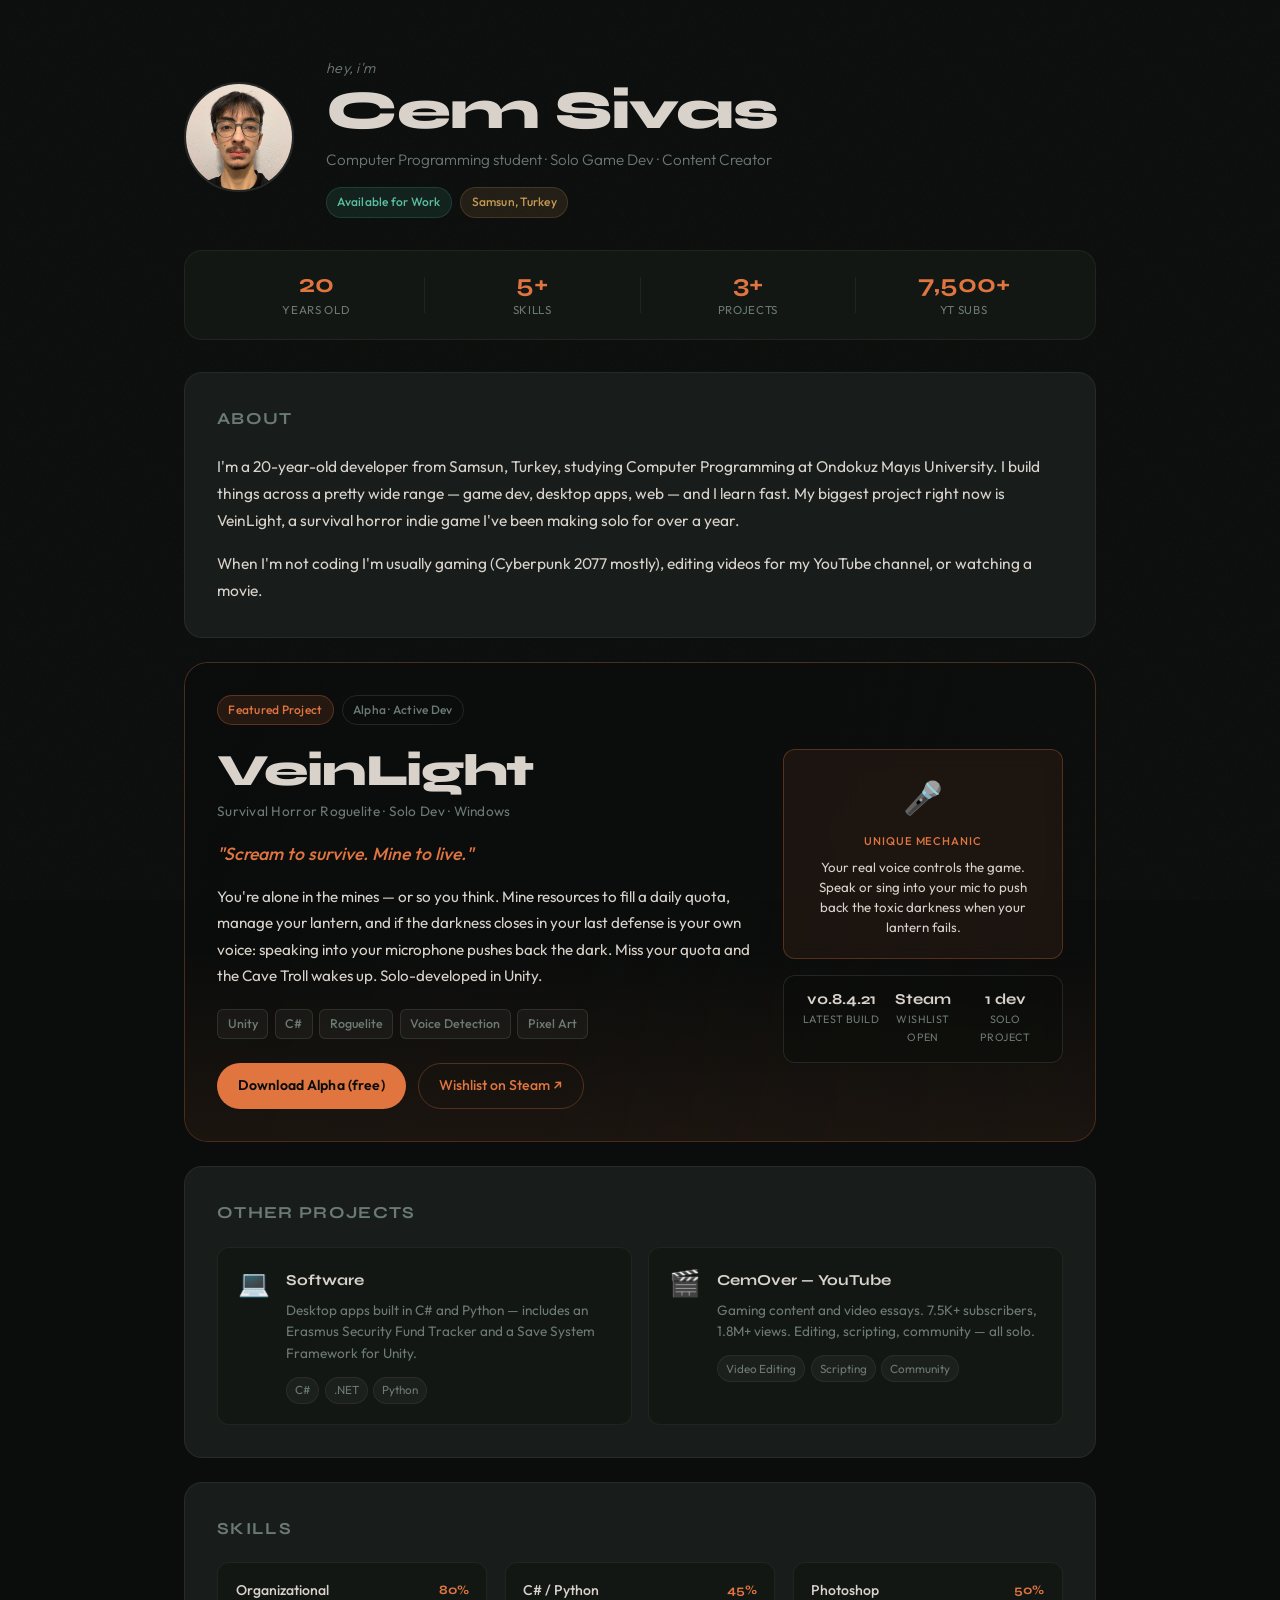
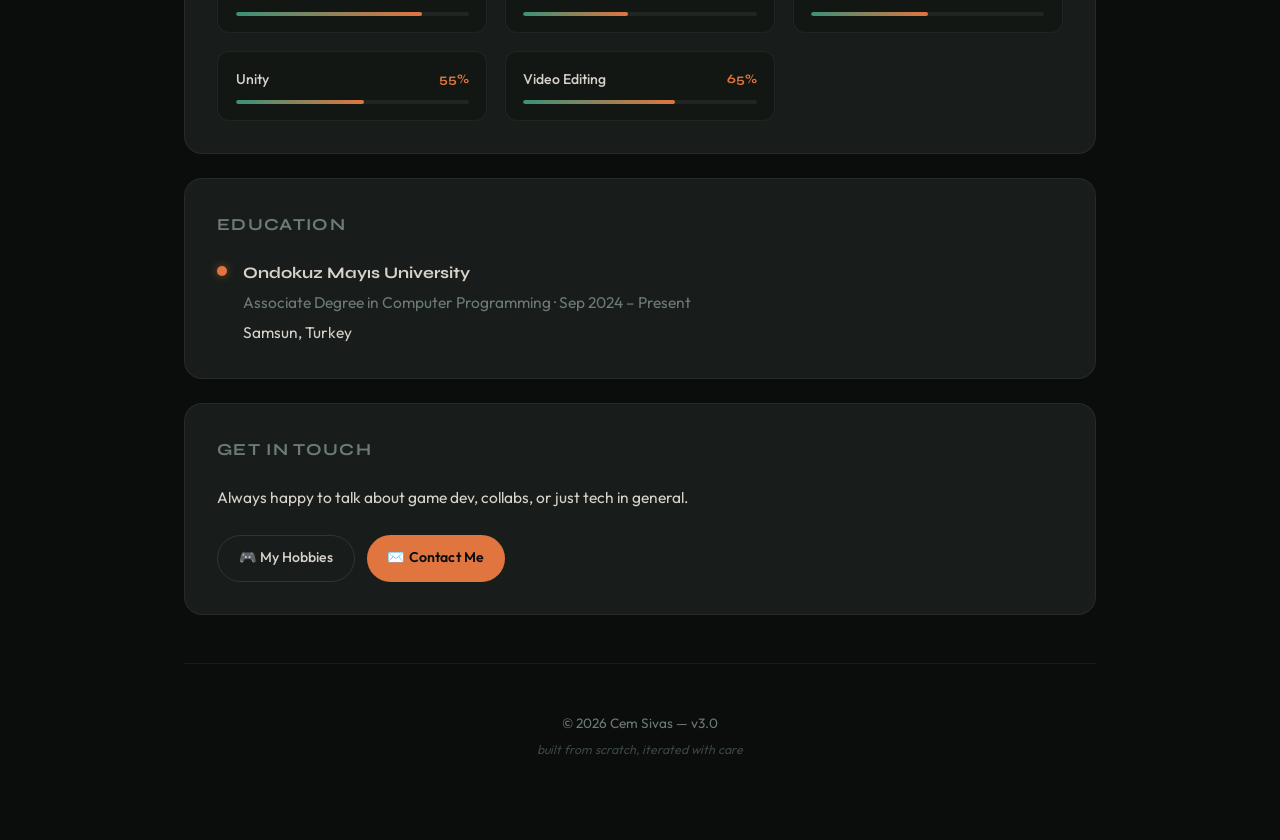
==== commit 423a6682: "Fix HTML formatting and structure" ====
--- a/index.html
+++ b/index.html
@@ -81,7 +81,7 @@
               <p class="vl-subtitle">Survival Horror Roguelite · Solo Dev · Windows</p>
               <p class="vl-tagline">"Scream to survive. Mine to live."</p>
               <p class="vl-desc">
-                You're alone in the mines — or so you think. Mine resources to fill a daily quota, manage your lantern, and if the darkness closes in your last defense is your own voice: speaking into your microphone pushes back the dark. Miss your quota and the Cave Troll wakes up. Solo-developed in Unity. Currently v0.8.4.
+                You're alone in the mines — or so you think. Mine resources to fill a daily quota, manage your lantern, and if the darkness closes in your last defense is your own voice: speaking into your microphone pushes back the dark. Miss your quota and the Cave Troll wakes up. Solo-developed in Unity.
               </p>
               <div class="vl-tags">
                 <span class="vtag">Unity</span>
@@ -103,7 +103,7 @@
               </div>
               <div class="vl-stat-mini">
                 <div>
-                  <span class="vl-n">v0.8.4</span>
+                  <span class="vl-n">v0.8.4.21</span>
                   <span class="vl-nl">latest build</span>
                 </div>
                 <div>
--- a/style.css
+++ b/style.css
@@ -1,608 +1,729 @@
-* {
+*, *::before, *::after {
   margin: 0;
   padding: 0;
   box-sizing: border-box;
 }
 
 :root {
-  --primary-bg: #0a0e27;
-  --secondary-bg: #1a1f3a;
-  --accent-color: #6366f1;
-  --accent-hover: #818cf8;
-  --text-primary: #e2e8f0;
-  --text-secondary: #94a3b8;
-  --card-bg: rgba(30, 41, 59, 0.5);
-  --border-color: rgba(99, 102, 241, 0.2);
-}
+  --bg:          #0b0d0c;
+  --surface:     #131714;
+  --card:        #181d1b;
+  --card-hover:  #1d2422;
+  --border:      rgba(255,255,255,0.06);
+  --border-md:   rgba(255,255,255,0.10);
+
+  --ember:       #e07540;
+  --ember-dim:   rgba(224, 117, 64, 0.12);
+  --ember-mid:   rgba(224, 117, 64, 0.30);
+  --teal:        #3a9178;
+  --teal-dim:    rgba(58, 145, 120, 0.12);
+
+  --text:        #d8d2cb;
+  --text-muted:  #6c7a75;
+  --text-dim:    #3a4642;
+
+  --radius-sm:   6px;
+  --radius-md:   12px;
+  --radius-lg:   18px;
+  --radius-xl:   24px;
+}
+
+html { scroll-behavior: smooth; }
 
 body {
-  font-family: 'Inter', -apple-system, BlinkMacSystemFont, 'Segoe UI', sans-serif;
-  background: linear-gradient(135deg, var(--primary-bg) 0%, var(--secondary-bg) 100%);
-  color: var(--text-primary);
+  font-family: 'Outfit', sans-serif;
+  font-weight: 400;
+  background-color: var(--bg);
+  color: var(--text);
   min-height: 100vh;
-  line-height: 1.6;
+  line-height: 1.7;
+  overflow-x: hidden;
+  -webkit-font-smoothing: antialiased;
+}
+
+/* subtle grain overlay */
+.grain {
+  position: fixed;
+  inset: 0;
+  z-index: 0;
+  pointer-events: none;
+  opacity: 0.035;
+  background-image: url("data:image/svg+xml,%3Csvg viewBox='0 0 256 256' xmlns='http://www.w3.org/2000/svg'%3E%3Cfilter id='n'%3E%3CfeTurbulence type='fractalNoise' baseFrequency='0.9' numOctaves='4' stitchTiles='stitch'/%3E%3C/filter%3E%3Crect width='100%25' height='100%25' filter='url(%23n)'/%3E%3C/svg%3E");
+  background-size: 200px 200px;
+}
+
+.container {
+  max-width: 960px;
+  margin: 0 auto;
+  padding: 0 1.5rem 4rem;
   position: relative;
-  overflow-x: hidden;
-  transition: background 0.3s ease;
-}
-
-body::before {
+  z-index: 1;
+}
+
+/* ─── HEADER ─────────────────────────────────────────── */
+
+header {
+  padding: 3.5rem 0 2rem;
+}
+
+.header-inner {
+  display: flex;
+  align-items: center;
+  gap: 2rem;
+  flex-wrap: wrap;
+}
+
+.profile-img {
+  width: 110px;
+  height: 110px;
+  border-radius: 50%;
+  object-fit: cover;
+  border: 2px solid var(--border-md);
+  cursor: pointer;
+  flex-shrink: 0;
+  transition: border-color 0.3s, transform 0.4s cubic-bezier(.34,1.56,.64,1);
+}
+
+.profile-img:hover {
+  border-color: var(--ember);
+  transform: scale(1.06) rotate(4deg);
+}
+
+.header-text {
+  flex: 1;
+  min-width: 220px;
+}
+
+.header-pre {
+  font-size: 0.9rem;
+  color: var(--text-muted);
+  font-style: italic;
+  font-weight: 300;
+  margin-bottom: 0.1rem;
+  letter-spacing: 0.02em;
+}
+
+h1 {
+  font-family: 'Syne', sans-serif;
+  font-weight: 800;
+  font-size: clamp(2.4rem, 5vw, 3.4rem);
+  line-height: 1.05;
+  color: var(--text);
+  letter-spacing: -0.02em;
+}
+
+.tagline {
+  font-size: 0.95rem;
+  color: var(--text-muted);
+  margin-top: 0.5rem;
+  font-weight: 300;
+}
+
+.header-badges {
+  display: flex;
+  gap: 0.5rem;
+  flex-wrap: wrap;
+  margin-top: 0.9rem;
+}
+
+/* ─── BADGES ─────────────────────────────────────────── */
+
+.badge {
+  font-size: 0.75rem;
+  font-weight: 500;
+  padding: 0.25rem 0.65rem;
+  border-radius: 999px;
+  letter-spacing: 0.02em;
+  display: inline-flex;
+  align-items: center;
+}
+
+.badge-green {
+  background: rgba(58, 145, 120, 0.15);
+  color: #5bbfa0;
+  border: 1px solid rgba(58, 145, 120, 0.25);
+}
+
+.badge-amber {
+  background: rgba(200, 150, 80, 0.12);
+  color: #c49a52;
+  border: 1px solid rgba(200, 150, 80, 0.2);
+}
+
+.badge-ember {
+  background: var(--ember-dim);
+  color: var(--ember);
+  border: 1px solid var(--ember-mid);
+}
+
+.badge-outline {
+  background: transparent;
+  color: var(--text-muted);
+  border: 1px solid var(--border-md);
+}
+
+/* ─── STATS ROW ──────────────────────────────────────── */
+
+.stats-row {
+  display: flex;
+  align-items: center;
+  gap: 0;
+  background: var(--surface);
+  border: 1px solid var(--border);
+  border-radius: var(--radius-lg);
+  padding: 1.25rem 1.5rem;
+  margin-bottom: 2rem;
+  overflow: hidden;
+}
+
+.stat {
+  flex: 1;
+  text-align: center;
+  min-width: 0;
+}
+
+.stat-n {
+  display: block;
+  font-family: 'Syne', sans-serif;
+  font-weight: 700;
+  font-size: 1.6rem;
+  color: var(--ember);
+  line-height: 1;
+  margin-bottom: 0.2rem;
+}
+
+.stat-l {
+  display: block;
+  font-size: 0.72rem;
+  color: var(--text-muted);
+  text-transform: uppercase;
+  letter-spacing: 0.06em;
+}
+
+.stat-div {
+  width: 1px;
+  height: 36px;
+  background: var(--border);
+  flex-shrink: 0;
+}
+
+/* ─── SECTIONS ───────────────────────────────────────── */
+
+.section {
+  margin-bottom: 1.5rem;
+}
+
+.section-card {
+  background: var(--card);
+  border: 1px solid var(--border);
+  border-radius: var(--radius-lg);
+  padding: 2rem;
+  transition: border-color 0.2s;
+}
+
+.section-card:hover {
+  border-color: var(--border-md);
+}
+
+.section-card h2 {
+  font-family: 'Syne', sans-serif;
+  font-weight: 700;
+  font-size: 1.05rem;
+  color: var(--text-muted);
+  text-transform: uppercase;
+  letter-spacing: 0.08em;
+  margin-bottom: 1.2rem;
+}
+
+.section-card p {
+  color: var(--text);
+  font-size: 0.97rem;
+  line-height: 1.75;
+}
+
+/* ─── VEINLIGHT CARD ─────────────────────────────────── */
+
+.veinlight-card {
+  border: 1px solid var(--ember-mid);
+  border-radius: var(--radius-xl);
+  padding: 2rem;
+  position: relative;
+  overflow: hidden;
+  transition: border-color 0.3s;
+  /* Game screenshot as background */
+  background-image: url('https://img.itch.zone/aW1nLzI0NzI3OTcxLnBuZw==/original/RmxMtE.png');
+  background-size: cover;
+  background-position: center top;
+}
+
+/* Dark gradient overlay — heavy left (text), fades right (image shows) */
+.veinlight-card::before {
   content: '';
-  position: fixed;
-  top: 0;
-  left: 0;
-  width: 100%;
-  height: 100%;
-  background-image: 
-    radial-gradient(circle at 20% 80%, rgba(99, 102, 241, 0.1) 0%, transparent 50%),
-    radial-gradient(circle at 80% 20%, rgba(139, 92, 246, 0.1) 0%, transparent 50%),
-    radial-gradient(circle at 40% 40%, rgba(99, 102, 241, 0.05) 0%, transparent 50%);
-  z-index: -1;
-  animation: float 20s ease-in-out infinite;
-}
-
-@keyframes float {
-  0%, 100% { transform: translateY(0) rotate(0deg); }
-  50% { transform: translateY(-20px) rotate(1deg); }
-}
-
-@keyframes ripple {
-  0% {
-    transform: scale(0);
-    opacity: 1;
-  }
-  100% {
-    transform: scale(4);
-    opacity: 0;
-  }
-}
-
-.container {
-  max-width: 1000px;
-  margin: 0 auto;
-  padding: 2rem;
-}
-
-header {
-  text-align: center;
-  padding: 3rem 0;
+  position: absolute;
+  inset: 0;
+  background:
+    linear-gradient(
+      105deg,
+      rgba(11,13,12,0.96) 0%,
+      rgba(11,13,12,0.88) 45%,
+      rgba(11,13,12,0.55) 70%,
+      rgba(11,13,12,0.25) 100%
+    );
+  pointer-events: none;
+  z-index: 0;
+}
+
+/* Ember vignette along the bottom edge */
+.veinlight-card::after {
+  content: '';
+  position: absolute;
+  inset: 0;
+  background: linear-gradient(to top, rgba(224,117,64,0.08) 0%, transparent 40%);
+  pointer-events: none;
+  z-index: 0;
+}
+
+.veinlight-card:hover {
+  border-color: rgba(224, 117, 64, 0.6);
+}
+
+/* All content above the overlay */
+.vl-eyebrow,
+.vl-main {
   position: relative;
-}
-
-.header-content {
-  background: var(--card-bg);
+  z-index: 1;
+}
+
+.vl-eyebrow {
+  display: flex;
+  gap: 0.5rem;
+  margin-bottom: 1.5rem;
+  flex-wrap: wrap;
+}
+
+.vl-main {
+  display: grid;
+  grid-template-columns: 1fr 280px;
+  gap: 2rem;
+  align-items: start;
+}
+
+.vl-title {
+  font-family: 'Syne', sans-serif;
+  font-weight: 800;
+  font-size: clamp(2rem, 4vw, 2.8rem);
+  color: var(--text);
+  letter-spacing: -0.03em;
+  line-height: 1;
+  margin-bottom: 0.4rem;
+}
+
+.vl-subtitle {
+  font-size: 0.85rem;
+  color: var(--text-muted);
+  margin-bottom: 1rem;
+  letter-spacing: 0.02em;
+}
+
+.vl-tagline {
+  font-size: 1.1rem;
+  font-weight: 500;
+  color: var(--ember);
+  font-style: italic;
+  margin-bottom: 0.9rem;
+}
+
+.vl-desc {
+  font-size: 0.95rem;
+  color: var(--text);
+  line-height: 1.75;
+  margin-bottom: 1.2rem;
+}
+
+.vl-tags {
+  display: flex;
+  flex-wrap: wrap;
+  gap: 0.4rem;
+  margin-bottom: 1.5rem;
+}
+
+.vtag {
+  font-size: 0.78rem;
+  padding: 0.2rem 0.6rem;
+  background: rgba(255,255,255,0.04);
+  border: 1px solid var(--border-md);
+  border-radius: var(--radius-sm);
+  color: var(--text-muted);
+  font-weight: 500;
+}
+
+.vl-ctas {
+  display: flex;
+  gap: 0.75rem;
+  flex-wrap: wrap;
+}
+
+/* Right panel */
+.vl-feature-box {
+  display: flex;
+  flex-direction: column;
+  gap: 1rem;
+}
+
+.vl-mechanic {
+  background: rgba(224,117,64,0.08);
   backdrop-filter: blur(10px);
   -webkit-backdrop-filter: blur(10px);
-  border-radius: 20px;
-  padding: 3rem;
-  border: 1px solid var(--border-color);
-  box-shadow: 0 20px 40px rgba(0, 0, 0, 0.3);
-  transition: transform 0.3s ease, box-shadow 0.3s ease;
-}
-
-.header-content:hover {
-  transform: translateY(-5px);
-  box-shadow: 0 25px 50px rgba(99, 102, 241, 0.2);
-}
-
-.profile-section {
-  display: flex;
-  align-items: center;
-  justify-content: center;
-  gap: 2rem;
-  flex-wrap: wrap;
-}
-
-.profile-image {
-  width: 150px;
-  height: 150px;
-  border-radius: 50%;
-  border: 4px solid var(--accent-color);
-  box-shadow: 0 0 30px rgba(99, 102, 241, 0.5);
-  transition: transform 0.3s ease, box-shadow 0.3s ease;
-  cursor: pointer;
-  object-fit: cover;
-  background: linear-gradient(135deg, var(--accent-color), var(--accent-hover));
-}
-
-.profile-image:hover {
-  transform: scale(1.1) rotate(5deg);
-  box-shadow: 0 0 40px rgba(99, 102, 241, 0.8);
-}
-
-.profile-info h1 {
-  font-size: 3rem;
-  font-weight: 800;
-  background: linear-gradient(135deg, var(--accent-color), var(--accent-hover));
-  -webkit-background-clip: text;
-  -webkit-text-fill-color: transparent;
-  background-clip: text;
-  margin-bottom: 0.5rem;
-  animation: glow 2s ease-in-out infinite alternate;
-}
-
-@keyframes glow {
-  from { filter: drop-shadow(0 0 10px rgba(99, 102, 241, 0.5)); }
-  to { filter: drop-shadow(0 0 20px rgba(99, 102, 241, 0.8)); }
-}
-
-.tagline {
-  font-size: 1.2rem;
-  color: var(--text-secondary);
-  font-style: italic;
-  margin-top: 1rem;
-}
-
-/* Stats Section */
-.stats-grid {
-  display: grid;
-  grid-template-columns: repeat(auto-fit, minmax(200px, 1fr));
-  gap: 1.5rem;
-  margin: 2rem 0;
-}
-
-.stat-card {
-  background: var(--card-bg);
-  backdrop-filter: blur(10px);
-  border-radius: 15px;
-  padding: 1.5rem;
-  border: 1px solid var(--border-color);
+  border: 1px solid var(--ember-mid);
+  border-radius: var(--radius-md);
+  padding: 1.25rem;
   text-align: center;
-  transition: all 0.3s ease;
-  position: relative;
-  overflow: hidden;
-}
-
-.stat-card::before {
-  content: '';
-  position: absolute;
-  top: 0;
-  left: -100%;
-  width: 100%;
-  height: 100%;
-  background: linear-gradient(90deg, transparent, rgba(99, 102, 241, 0.2), transparent);
-  transition: left 0.5s ease;
-}
-
-.stat-card:hover::before {
-  left: 100%;
-}
-
-.stat-card:hover {
-  transform: translateY(-5px) scale(1.05);
-  border-color: var(--accent-color);
-  box-shadow: 0 10px 30px rgba(99, 102, 241, 0.3);
-}
-
-.stat-number {
-  font-size: 2.5rem;
-  font-weight: 800;
-  background: linear-gradient(135deg, var(--accent-color), var(--accent-hover));
-  -webkit-background-clip: text;
-  -webkit-text-fill-color: transparent;
-  background-clip: text;
+}
+
+.vl-mic-icon {
+  font-size: 2rem;
   display: block;
   margin-bottom: 0.5rem;
 }
 
-.stat-label {
-  color: var(--text-secondary);
-  font-size: 0.95rem;
+.vl-mechanic-label {
+  font-size: 0.7rem;
   text-transform: uppercase;
-  letter-spacing: 1px;
-}
-
-.section {
-  margin: 2rem 0;
-  opacity: 0;
-  animation: fadeInUp 0.8s ease forwards;
-}
-
-.section:nth-child(1) { animation-delay: 0.1s; }
-.section:nth-child(2) { animation-delay: 0.2s; }
-.section:nth-child(3) { animation-delay: 0.3s; }
-.section:nth-child(4) { animation-delay: 0.4s; }
-.section:nth-child(5) { animation-delay: 0.5s; }
-.section:nth-child(6) { animation-delay: 0.6s; }
-
-@keyframes fadeInUp {
-  from {
-    opacity: 0;
-    transform: translateY(30px);
-  }
-  to {
-    opacity: 1;
-    transform: translateY(0);
-  }
-}
-
-.section-card {
-  background: var(--card-bg);
+  letter-spacing: 0.08em;
+  color: var(--ember);
+  font-weight: 500;
+  margin-bottom: 0.4rem;
+}
+
+.vl-mechanic-text {
+  font-size: 0.83rem;
+  color: var(--text);
+  line-height: 1.5;
+}
+
+.vl-stat-mini {
+  display: flex;
+  justify-content: space-between;
+  background: rgba(11,13,12,0.55);
   backdrop-filter: blur(10px);
   -webkit-backdrop-filter: blur(10px);
-  border-radius: 15px;
-  padding: 2rem;
-  border: 1px solid var(--border-color);
-  transition: all 0.3s ease;
-}
-
-.section-card:hover {
-  transform: translateX(10px);
-  border-color: var(--accent-color);
-  box-shadow: 0 10px 30px rgba(99, 102, 241, 0.2);
-}
-
-.section h2 {
-  font-size: 1.8rem;
-  margin-bottom: 1.5rem;
-  color: var(--accent-color);
-  display: flex;
-  align-items: center;
+  border: 1px solid var(--border-md);
+  border-radius: var(--radius-md);
+  padding: 1rem;
+}
+
+.vl-stat-mini > div {
+  text-align: center;
+  flex: 1;
+}
+
+.vl-n {
+  display: block;
+  font-family: 'Syne', sans-serif;
+  font-weight: 700;
+  font-size: 0.95rem;
+  color: var(--text);
+  line-height: 1;
+  margin-bottom: 0.2rem;
+}
+
+.vl-nl {
+  display: block;
+  font-size: 0.67rem;
+  color: var(--text-muted);
+  text-transform: uppercase;
+  letter-spacing: 0.04em;
+}
+
+/* ─── PROJECTS ───────────────────────────────────────── */
+
+.proj-grid {
+  display: grid;
+  grid-template-columns: repeat(auto-fit, minmax(260px, 1fr));
   gap: 1rem;
-}
-
-.section h2::before {
-  content: '';
-  width: 40px;
-  height: 3px;
-  background: linear-gradient(90deg, var(--accent-color), transparent);
-  display: inline-block;
-}
-
-/* Projects Section */
-.projects-grid {
-  display: grid;
-  grid-template-columns: repeat(auto-fit, minmax(280px, 1fr));
-  gap: 1.5rem;
-  margin-top: 1.5rem;
-}
-
-.project-card {
-  background: rgba(99, 102, 241, 0.1);
-  border-radius: 15px;
-  padding: 1.5rem;
-  border: 1px solid var(--border-color);
-  transition: all 0.3s ease;
-  cursor: pointer;
-  position: relative;
-  overflow: hidden;
-}
-
-.project-card:active {
-  transform: translateY(-3px) scale(0.98);
-}
-
-.project-card::before {
-  content: '';
-  position: absolute;
-  top: 0;
-  left: 0;
-  width: 100%;
-  height: 4px;
-  background: linear-gradient(90deg, var(--accent-color), var(--accent-hover));
-  transform: scaleX(0);
-  transition: transform 0.3s ease;
-}
-
-.project-card:hover::before {
-  transform: scaleX(1);
-}
-
-.project-card:hover {
-  background: rgba(99, 102, 241, 0.2);
-  transform: translateY(-5px);
-  box-shadow: 0 10px 20px rgba(99, 102, 241, 0.3);
-  border-color: var(--accent-color);
-}
-
-.project-icon {
-  font-size: 2.5rem;
-  margin-bottom: 1rem;
-  display: block;
-  transition: transform 0.3s ease;
-}
-
-.project-card:hover .project-icon {
-  transform: scale(1.2) rotateZ(5deg);
-}
-
-.project-title {
-  font-size: 1.2rem;
+  margin-top: 0.5rem;
+}
+
+.proj-card {
+  display: flex;
+  gap: 1rem;
+  align-items: flex-start;
+  background: var(--surface);
+  border: 1px solid var(--border);
+  border-radius: var(--radius-md);
+  padding: 1.25rem;
+  text-decoration: none;
+  color: inherit;
+  transition: border-color 0.2s, background 0.2s, transform 0.2s;
+}
+
+.proj-card:hover {
+  border-color: var(--border-md);
+  background: var(--card-hover);
+  transform: translateY(-2px);
+}
+
+.proj-icon {
+  font-size: 1.6rem;
+  flex-shrink: 0;
+  line-height: 1;
+  margin-top: 0.1rem;
+}
+
+.proj-card h3 {
+  font-family: 'Syne', sans-serif;
+  font-size: 0.95rem;
   font-weight: 700;
-  color: var(--text-primary);
-  margin-bottom: 0.5rem;
-}
-
-.project-description {
-  color: var(--text-secondary);
-  font-size: 0.95rem;
-  line-height: 1.5;
-  margin-bottom: 1rem;
-}
-
-.project-tags {
+  color: var(--text);
+  margin-bottom: 0.35rem;
+}
+
+.proj-card p {
+  font-size: 0.85rem;
+  color: var(--text-muted);
+  line-height: 1.6;
+  margin-bottom: 0.75rem;
+}
+
+.proj-tags {
   display: flex;
   flex-wrap: wrap;
-  gap: 0.5rem;
-}
-
-.project-tag {
-  background: rgba(99, 102, 241, 0.2);
-  color: var(--accent-color);
-  padding: 0.25rem 0.75rem;
-  border-radius: 20px;
-  font-size: 0.85rem;
-  border: 1px solid var(--border-color);
-}
+  gap: 0.35rem;
+}
+
+.proj-tags span {
+  font-size: 0.73rem;
+  padding: 0.15rem 0.5rem;
+  background: rgba(255,255,255,0.04);
+  border: 1px solid var(--border);
+  border-radius: 999px;
+  color: var(--text-muted);
+}
+
+/* ─── SKILLS ─────────────────────────────────────────── */
 
 .skills-grid {
   display: grid;
-  grid-template-columns: repeat(auto-fit, minmax(250px, 1fr));
-  gap: 1.5rem;
-  margin-top: 1.5rem;
+  grid-template-columns: repeat(auto-fit, minmax(240px, 1fr));
+  gap: 1.1rem;
 }
 
 .skill-item {
-  background: rgba(99, 102, 241, 0.1);
-  border-radius: 10px;
-  padding: 1rem;
-  border: 1px solid var(--border-color);
-  transition: all 0.3s ease;
+  background: var(--surface);
+  border: 1px solid var(--border);
+  border-radius: var(--radius-md);
+  padding: 1rem 1.1rem;
+  transition: border-color 0.2s;
 }
 
 .skill-item:hover {
-  background: rgba(99, 102, 241, 0.2);
-  transform: translateY(-5px);
-  box-shadow: 0 10px 20px rgba(99, 102, 241, 0.3);
+  border-color: var(--border-md);
 }
 
 .skill-header {
   display: flex;
   justify-content: space-between;
   align-items: center;
-  margin-bottom: 0.5rem;
+  margin-bottom: 0.55rem;
 }
 
 .skill-name {
-  font-weight: 600;
-  color: var(--text-primary);
-}
-
-.skill-level {
-  color: var(--accent-color);
-  font-size: 0.9rem;
-}
-
-.skill-bar {
-  width: 100%;
-  height: 8px;
-  background: rgba(99, 102, 241, 0.2);
-  border-radius: 10px;
+  font-size: 0.88rem;
+  font-weight: 500;
+  color: var(--text);
+}
+
+.skill-pct {
+  font-size: 0.8rem;
+  color: var(--ember);
+  font-family: 'Syne', sans-serif;
+  font-weight: 700;
+}
+
+.skill-track {
+  height: 4px;
+  background: rgba(255,255,255,0.06);
+  border-radius: 999px;
   overflow: hidden;
-  position: relative;
-}
-
-.skill-progress {
+}
+
+.skill-fill {
   height: 100%;
-  background: linear-gradient(90deg, var(--accent-color), var(--accent-hover));
-  border-radius: 10px;
   width: 0;
-  transition: width 1.5s cubic-bezier(0.4, 0, 0.2, 1);
-  position: relative;
-  overflow: hidden;
-}
-
-.skill-progress::after {
-  content: '';
-  position: absolute;
-  top: 0;
-  left: 0;
-  width: 100%;
-  height: 100%;
-  background: linear-gradient(90deg, transparent, rgba(255, 255, 255, 0.3), transparent);
-  animation: shimmer 2s infinite;
-}
-
-@keyframes shimmer {
-  0% { transform: translateX(-100%); }
-  100% { transform: translateX(100%); }
-}
-
-.timeline-item {
-  position: relative;
-  padding-left: 2rem;
-  margin-bottom: 1.5rem;
-}
-
-.timeline-item::before {
-  content: '';
-  position: absolute;
-  left: 0;
-  top: 0.5rem;
+  background: linear-gradient(90deg, var(--teal), var(--ember));
+  border-radius: 999px;
+  transition: width 1.2s cubic-bezier(0.4, 0, 0.2, 1);
+}
+
+/* ─── EDUCATION ──────────────────────────────────────── */
+
+.edu-item {
+  display: flex;
+  align-items: flex-start;
+  gap: 1rem;
+}
+
+.edu-dot {
   width: 10px;
   height: 10px;
   border-radius: 50%;
-  background: var(--accent-color);
-  box-shadow: 0 0 10px rgba(99, 102, 241, 0.5);
-  animation: pulse 2s infinite;
-}
-
-@keyframes pulse {
-  0%, 100% { box-shadow: 0 0 10px rgba(99, 102, 241, 0.5); }
-  50% { box-shadow: 0 0 20px rgba(99, 102, 241, 0.8); }
-}
-
-.timeline-item h3 {
-  color: var(--text-primary);
-  margin-bottom: 0.5rem;
-  font-size: 1.2rem;
-}
-
-.timeline-date {
-  color: var(--text-secondary);
-  font-size: 0.9rem;
-  margin-bottom: 0.5rem;
-}
-
-.button-group {
-  display: flex;
-  gap: 1rem;
+  background: var(--ember);
+  margin-top: 0.45rem;
+  flex-shrink: 0;
+  box-shadow: 0 0 8px rgba(224,117,64,0.5);
+}
+
+.edu-item h3 {
+  font-family: 'Syne', sans-serif;
+  font-size: 1rem;
+  font-weight: 700;
+  color: var(--text);
+  margin-bottom: 0.2rem;
+}
+
+.edu-sub {
+  font-size: 0.875rem;
+  color: var(--text-muted) !important;
+  margin-bottom: 0.15rem;
+}
+
+.edu-loc {
+  font-size: 0.8rem;
+  color: var(--text-dim);
+}
+
+/* ─── CONTACT SECTION ────────────────────────────────── */
+
+.contact-section p {
+  margin-bottom: 1.5rem;
+}
+
+.btn-row {
+  display: flex;
+  gap: 0.75rem;
   flex-wrap: wrap;
-  margin-top: 2rem;
-}
-
-.btn {
-  padding: 1rem 2rem;
-  background: linear-gradient(135deg, var(--accent-color), var(--accent-hover));
-  color: white;
+}
+
+/* ─── BUTTONS ────────────────────────────────────────── */
+
+.btn-primary {
+  display: inline-flex;
+  align-items: center;
+  padding: 0.65rem 1.3rem;
+  background: var(--ember);
+  color: #0b0d0c;
+  font-weight: 600;
+  font-size: 0.88rem;
+  border-radius: 999px;
   text-decoration: none;
-  border-radius: 50px;
-  font-weight: 600;
-  transition: all 0.3s ease;
+  transition: opacity 0.2s, transform 0.15s;
   border: none;
   cursor: pointer;
+  letter-spacing: 0.01em;
+}
+
+.btn-primary:hover {
+  opacity: 0.88;
+  transform: translateY(-1px);
+}
+
+.btn-secondary-ember {
   display: inline-flex;
   align-items: center;
-  gap: 0.5rem;
-  box-shadow: 0 4px 15px rgba(99, 102, 241, 0.3);
-  position: relative;
-  overflow: hidden;
-}
-
-.btn::before {
-  content: '';
-  position: absolute;
-  top: 50%;
-  left: 50%;
-  width: 0;
-  height: 0;
-  border-radius: 50%;
-  background: rgba(255, 255, 255, 0.2);
-  transform: translate(-50%, -50%);
-  transition: width 0.5s, height 0.5s;
-}
-
-.btn:hover::before {
-  width: 300px;
-  height: 300px;
-}
-
-.btn:hover {
-  transform: translateY(-3px);
-  box-shadow: 0 6px 25px rgba(99, 102, 241, 0.5);
-}
-
-.btn span {
-  position: relative;
-  z-index: 1;
-}
-
-.btn-secondary {
+  padding: 0.65rem 1.3rem;
   background: transparent;
-  border: 2px solid var(--accent-color);
-  color: var(--accent-color);
-}
-
-.btn-secondary:hover {
-  background: var(--accent-color);
-  color: white;
-}
+  color: var(--ember);
+  font-weight: 500;
+  font-size: 0.88rem;
+  border-radius: 999px;
+  text-decoration: none;
+  border: 1px solid var(--ember-mid);
+  transition: background 0.2s, transform 0.15s;
+  cursor: pointer;
+}
+
+.btn-secondary-ember:hover {
+  background: var(--ember-dim);
+  transform: translateY(-1px);
+}
+
+.btn-ghost {
+  display: inline-flex;
+  align-items: center;
+  padding: 0.65rem 1.3rem;
+  background: transparent;
+  color: var(--text);
+  font-weight: 500;
+  font-size: 0.88rem;
+  border-radius: 999px;
+  text-decoration: none;
+  border: 1px solid var(--border-md);
+  transition: background 0.2s, transform 0.15s;
+  cursor: pointer;
+}
+
+.btn-ghost:hover {
+  background: rgba(255,255,255,0.04);
+  transform: translateY(-1px);
+}
+
+/* ─── FOOTER ─────────────────────────────────────────── */
 
 footer {
   text-align: center;
-  padding: 3rem 0 2rem;
-  margin-top: 4rem;
-  border-top: 1px solid var(--border-color);
-  color: var(--text-secondary);
-}
-
-@media (max-width: 768px) {
-  .container {
-    padding: 1rem;
-  }
-  
-  .profile-info h1 {
-    font-size: 2rem;
-  }
-  
-  .section h2 {
-    font-size: 1.5rem;
-  }
-  
-  .skills-grid {
-    grid-template-columns: 1fr;
-  }
-  
-  .header-content {
-    padding: 2rem 1.5rem;
-  }
-  
-  .profile-section {
-    flex-direction: column;
-  }
-  
-  .button-group {
-    flex-direction: column;
-    width: 100%;
-  }
-  
-  .btn {
-    width: 100%;
-    justify-content: center;
-  }
-
-  .stats-grid {
-    grid-template-columns: repeat(2, 1fr);
-  }
-
-  .projects-grid {
-    grid-template-columns: 1fr;
-  }
+  padding: 3rem 0 1rem;
+  border-top: 1px solid var(--border);
+  margin-top: 3rem;
+}
+
+footer p {
+  font-size: 0.85rem;
+  color: var(--text-muted);
+}
+
+.footer-sub {
+  font-size: 0.78rem !important;
+  color: var(--text-dim) !important;
+  margin-top: 0.25rem;
+  font-style: italic;
+}
+
+/* ─── SCROLLBAR ──────────────────────────────────────── */
+
+::-webkit-scrollbar { width: 8px; }
+::-webkit-scrollbar-track { background: var(--bg); }
+::-webkit-scrollbar-thumb { background: var(--border-md); border-radius: 4px; }
+::-webkit-scrollbar-thumb:hover { background: var(--ember); }
+
+/* ─── RESPONSIVE ─────────────────────────────────────── */
+
+@media (max-width: 700px) {
+  .container { padding: 0 1rem 3rem; }
+  header { padding: 2.5rem 0 1.5rem; }
+  .header-inner { gap: 1.25rem; }
+  .profile-img { width: 80px; height: 80px; }
+
+  .stats-row { flex-wrap: wrap; padding: 1rem; gap: 0.75rem; }
+  .stat-div { display: none; }
+  .stat { flex-basis: calc(50% - 0.375rem); text-align: left; }
+
+  .vl-main { grid-template-columns: 1fr; }
+  .vl-feature-box { display: none; }
+
+  .proj-grid { grid-template-columns: 1fr; }
+  .skills-grid { grid-template-columns: 1fr; }
+
+  .section-card { padding: 1.4rem; }
+  .veinlight-card { padding: 1.4rem; }
+
+  .btn-row { flex-direction: column; }
+  .btn-row a { text-align: center; justify-content: center; }
+
+  .vl-ctas { flex-direction: column; }
+  .vl-ctas a { text-align: center; justify-content: center; }
 }
 
 @media (max-width: 480px) {
-  .profile-info h1 {
-    font-size: 1.5rem;
-  }
-  
-  .tagline {
-    font-size: 1rem;
-  }
-  
-  .section h2 {
-    font-size: 1.3rem;
-  }
-  
-  .section-card {
-    padding: 1.5rem;
-  }
-
-  .stats-grid {
-    grid-template-columns: 1fr;
-  }
-
-  .stat-number {
-    font-size: 2rem;
-  }
-}
-
-html {
-  scroll-behavior: smooth;
-}
-
-::-webkit-scrollbar {
-  width: 10px;
-}
-
-::-webkit-scrollbar-track {
-  background: var(--primary-bg);
-}
-
-::-webkit-scrollbar-thumb {
-  background: var(--accent-color);
-  border-radius: 5px;
-}
-
-::-webkit-scrollbar-thumb:hover {
-  background: var(--accent-hover);
-}
+  h1 { font-size: 2.1rem; }
+  .vl-title { font-size: 2rem; }
+}
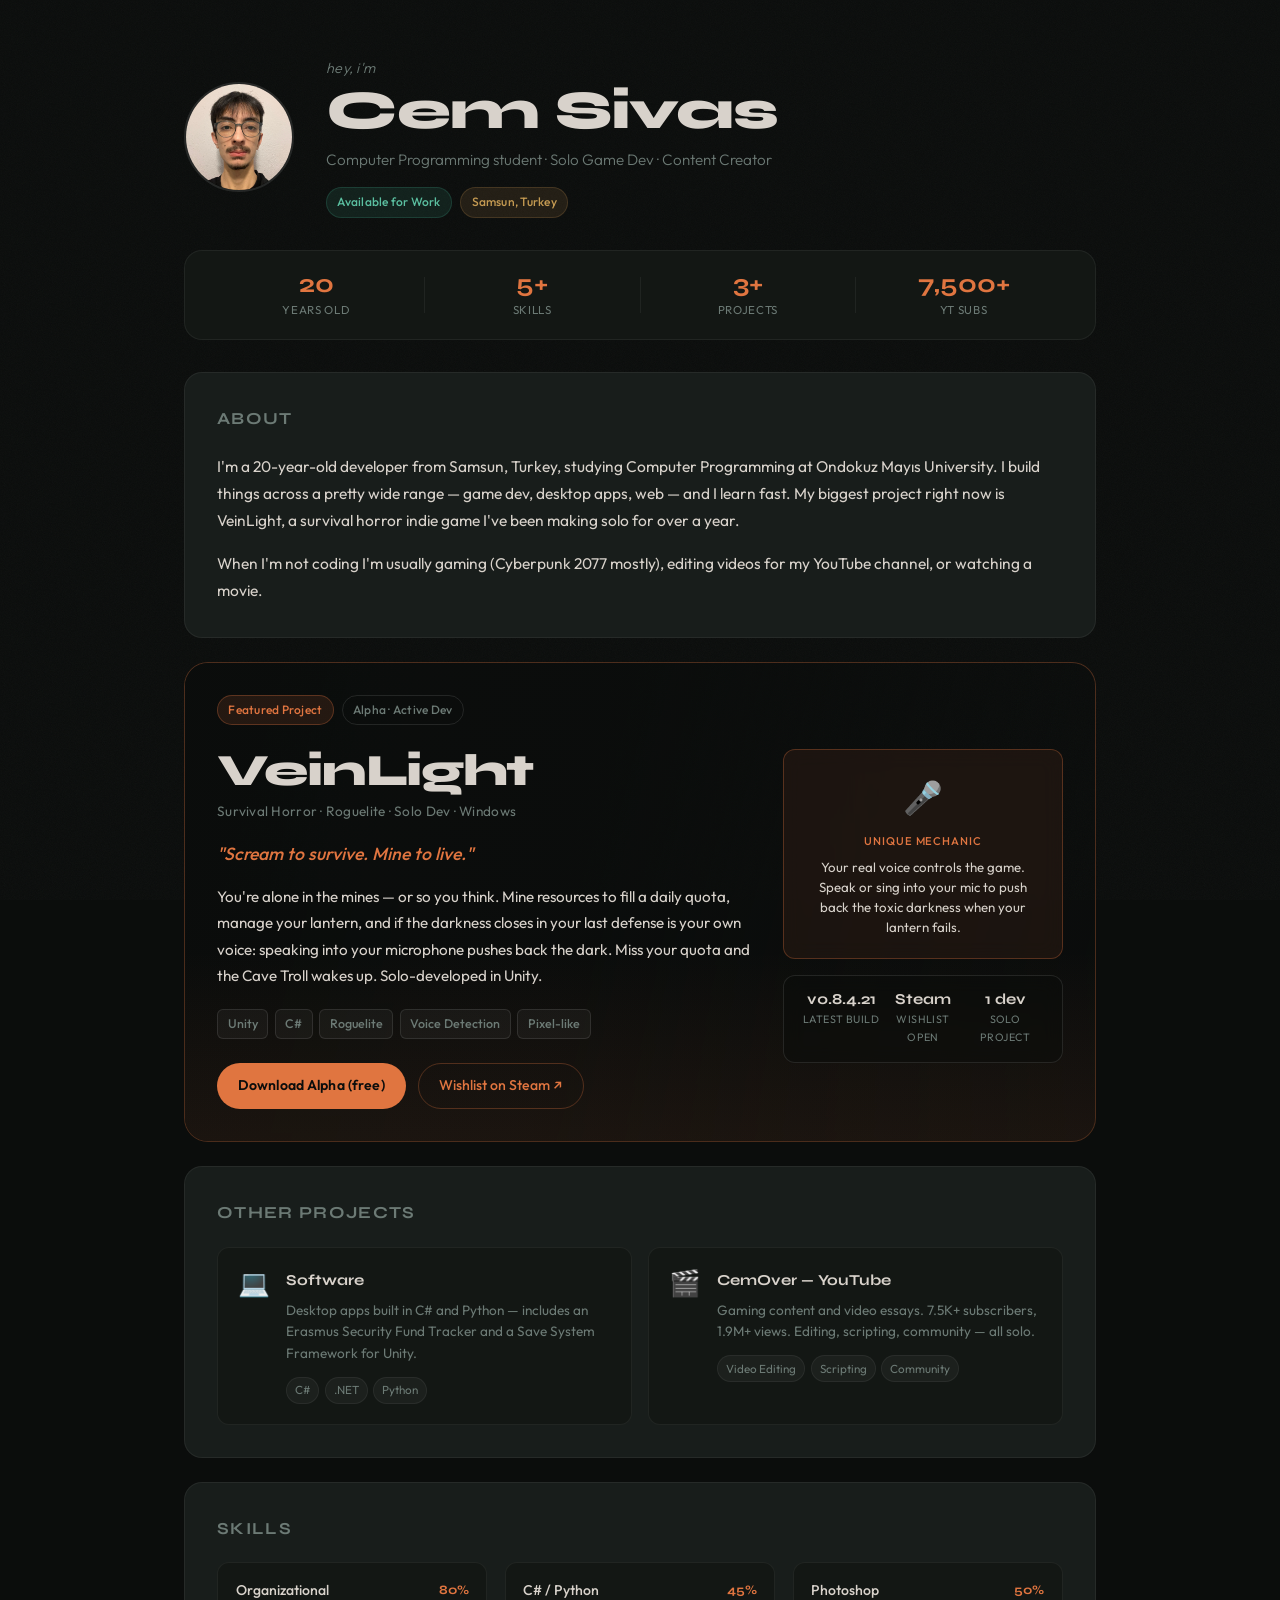
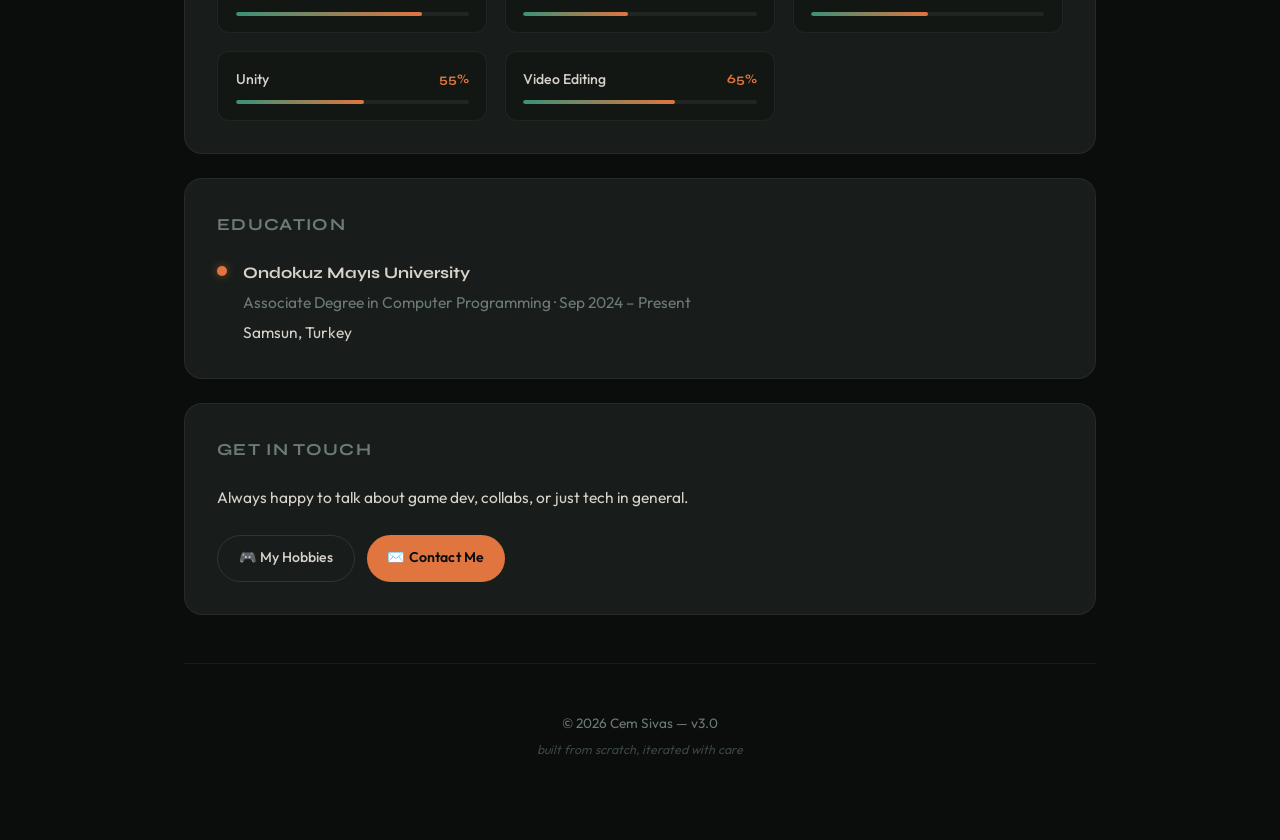
==== commit df34ebce: "Fix HTML formatting and structure" ====
--- a/index.html
+++ b/index.html
@@ -78,7 +78,7 @@
           <div class="vl-main">
             <div class="vl-info">
               <h2 class="vl-title">VeinLight</h2>
-              <p class="vl-subtitle">Survival Horror Roguelite · Solo Dev · Windows</p>
+              <p class="vl-subtitle">Survival Horror · Roguelite · Solo Dev · Windows</p>
               <p class="vl-tagline">"Scream to survive. Mine to live."</p>
               <p class="vl-desc">
                 You're alone in the mines — or so you think. Mine resources to fill a daily quota, manage your lantern, and if the darkness closes in your last defense is your own voice: speaking into your microphone pushes back the dark. Miss your quota and the Cave Troll wakes up. Solo-developed in Unity.
@@ -88,7 +88,7 @@
                 <span class="vtag">C#</span>
                 <span class="vtag">Roguelite</span>
                 <span class="vtag">Voice Detection</span>
-                <span class="vtag">Pixel Art</span>
+                <span class="vtag">Pixel-like</span>
               </div>
               <div class="vl-ctas">
                 <a href="https://cemgo.itch.io/veinlight" target="_blank" class="btn-primary">Download Alpha (free)</a>
@@ -141,7 +141,7 @@
               <span class="proj-icon">🎬</span>
               <div>
                 <h3>CemOver — YouTube</h3>
-                <p>Gaming content and video essays. 7.5K+ subscribers, 1.8M+ views. Editing, scripting, community — all solo.</p>
+                <p>Gaming content and video essays. 7.5K+ subscribers, 1.9M+ views. Editing, scripting, community — all solo.</p>
                 <div class="proj-tags">
                   <span>Video Editing</span><span>Scripting</span><span>Community</span>
                 </div>
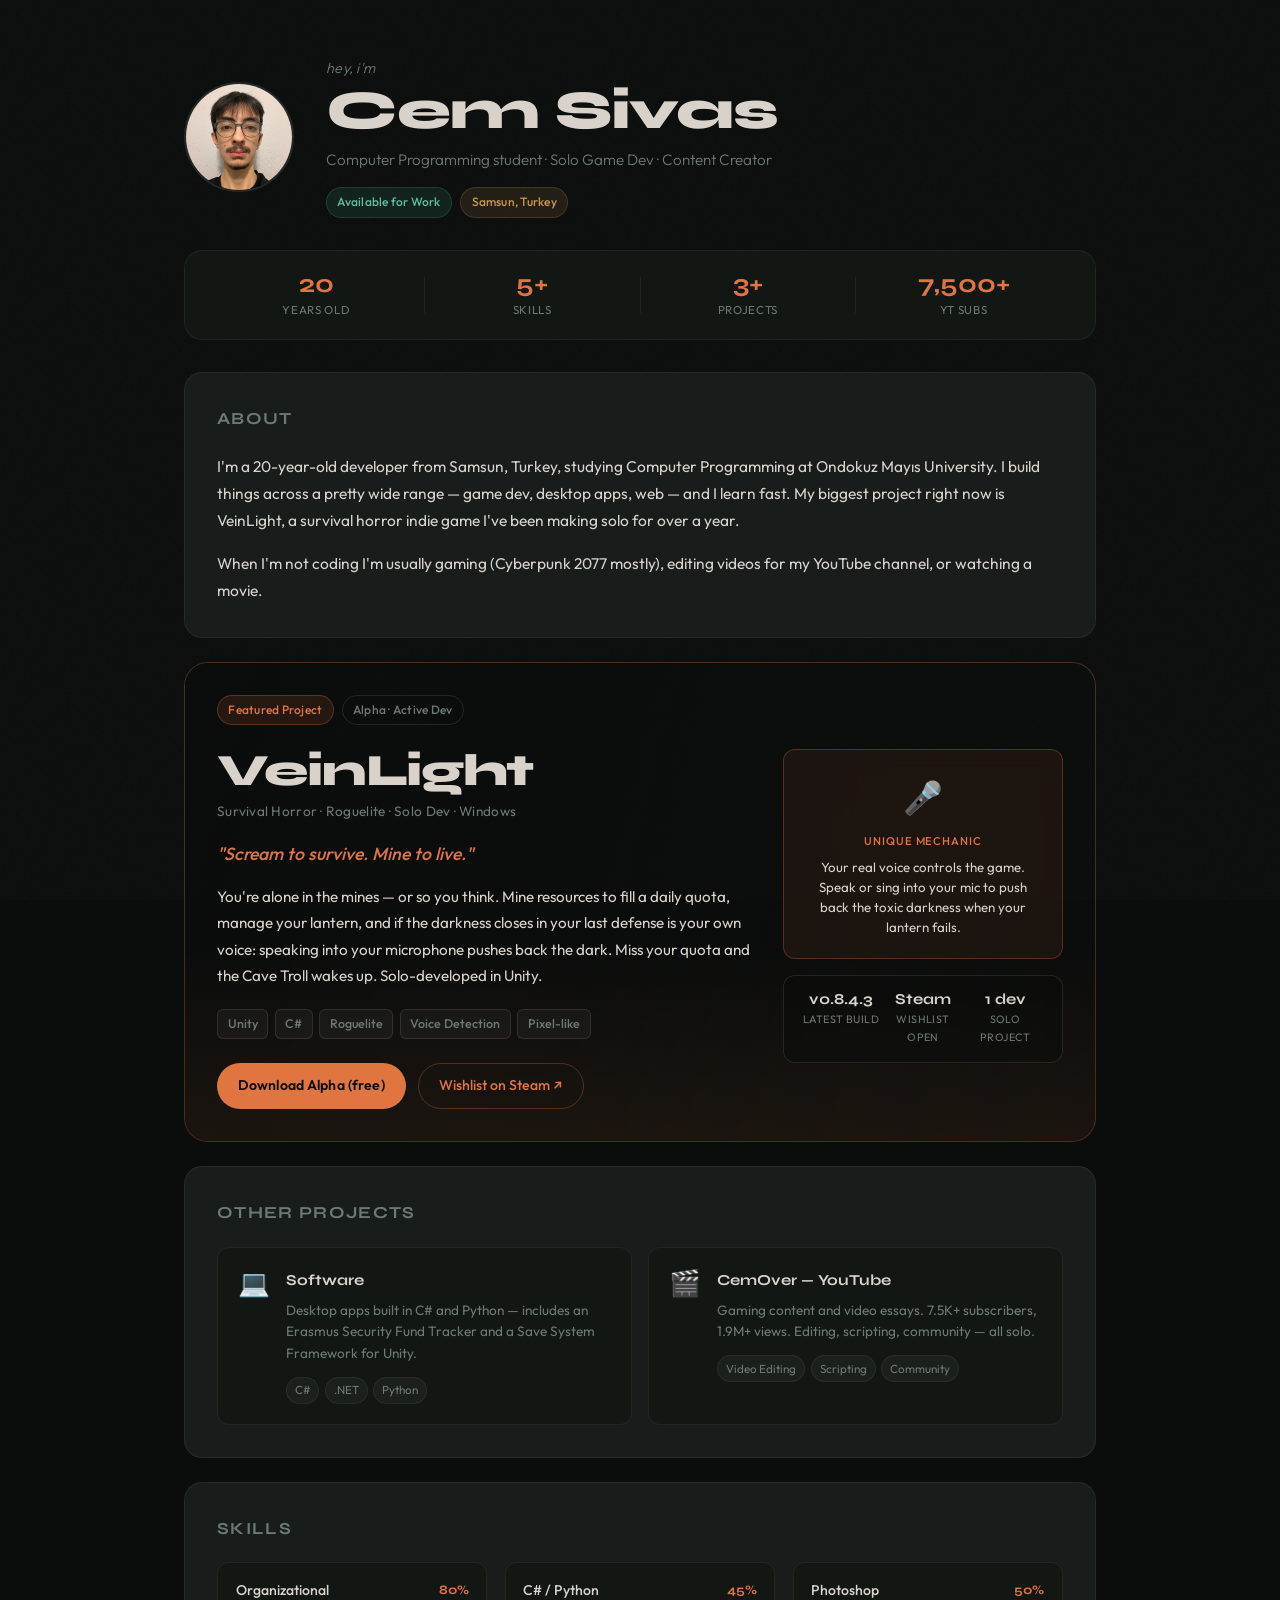
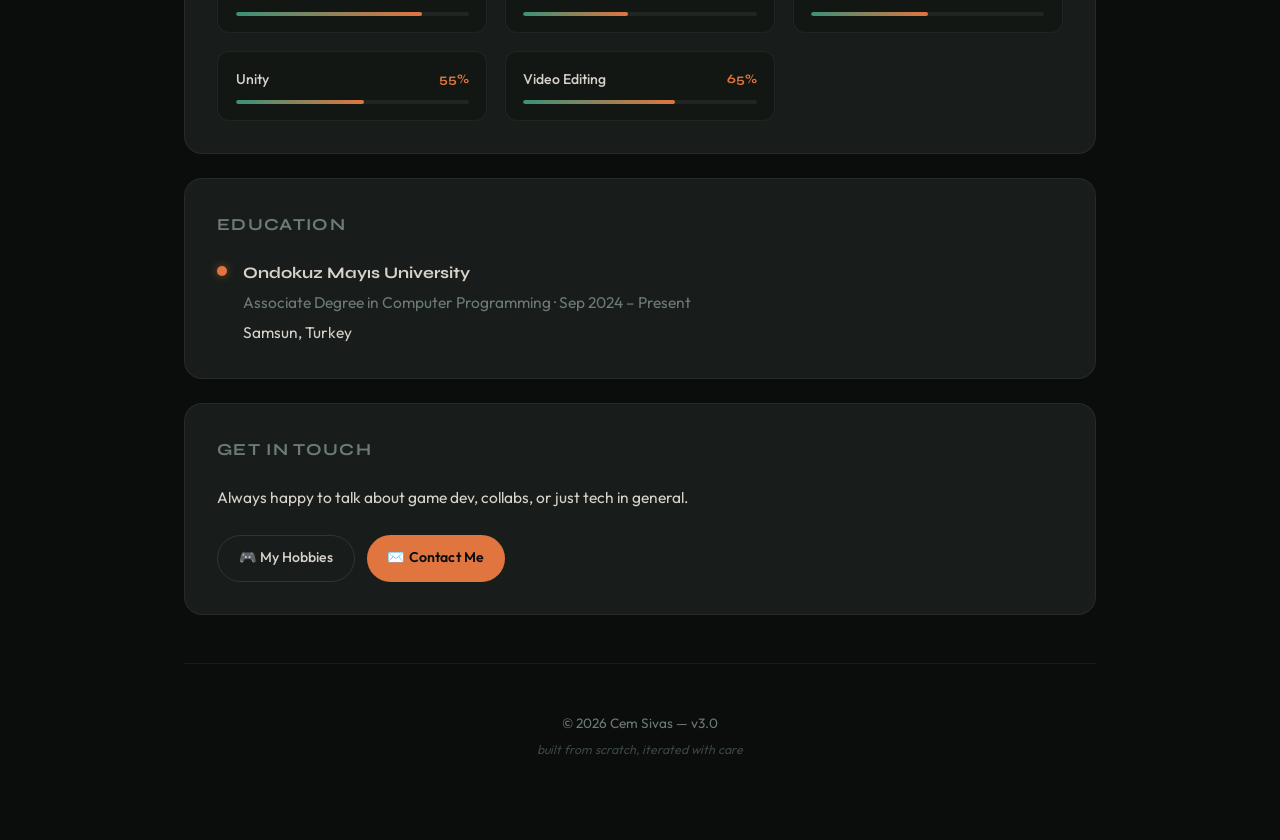
==== commit 65e93233: "Fix HTML encoding issues in index.html" ====
--- a/index.html
+++ b/index.html
@@ -103,7 +103,7 @@
               </div>
               <div class="vl-stat-mini">
                 <div>
-                  <span class="vl-n">v0.8.4.21</span>
+                  <span class="vl-n">v0.8.4.3</span>
                   <span class="vl-nl">latest build</span>
                 </div>
                 <div>
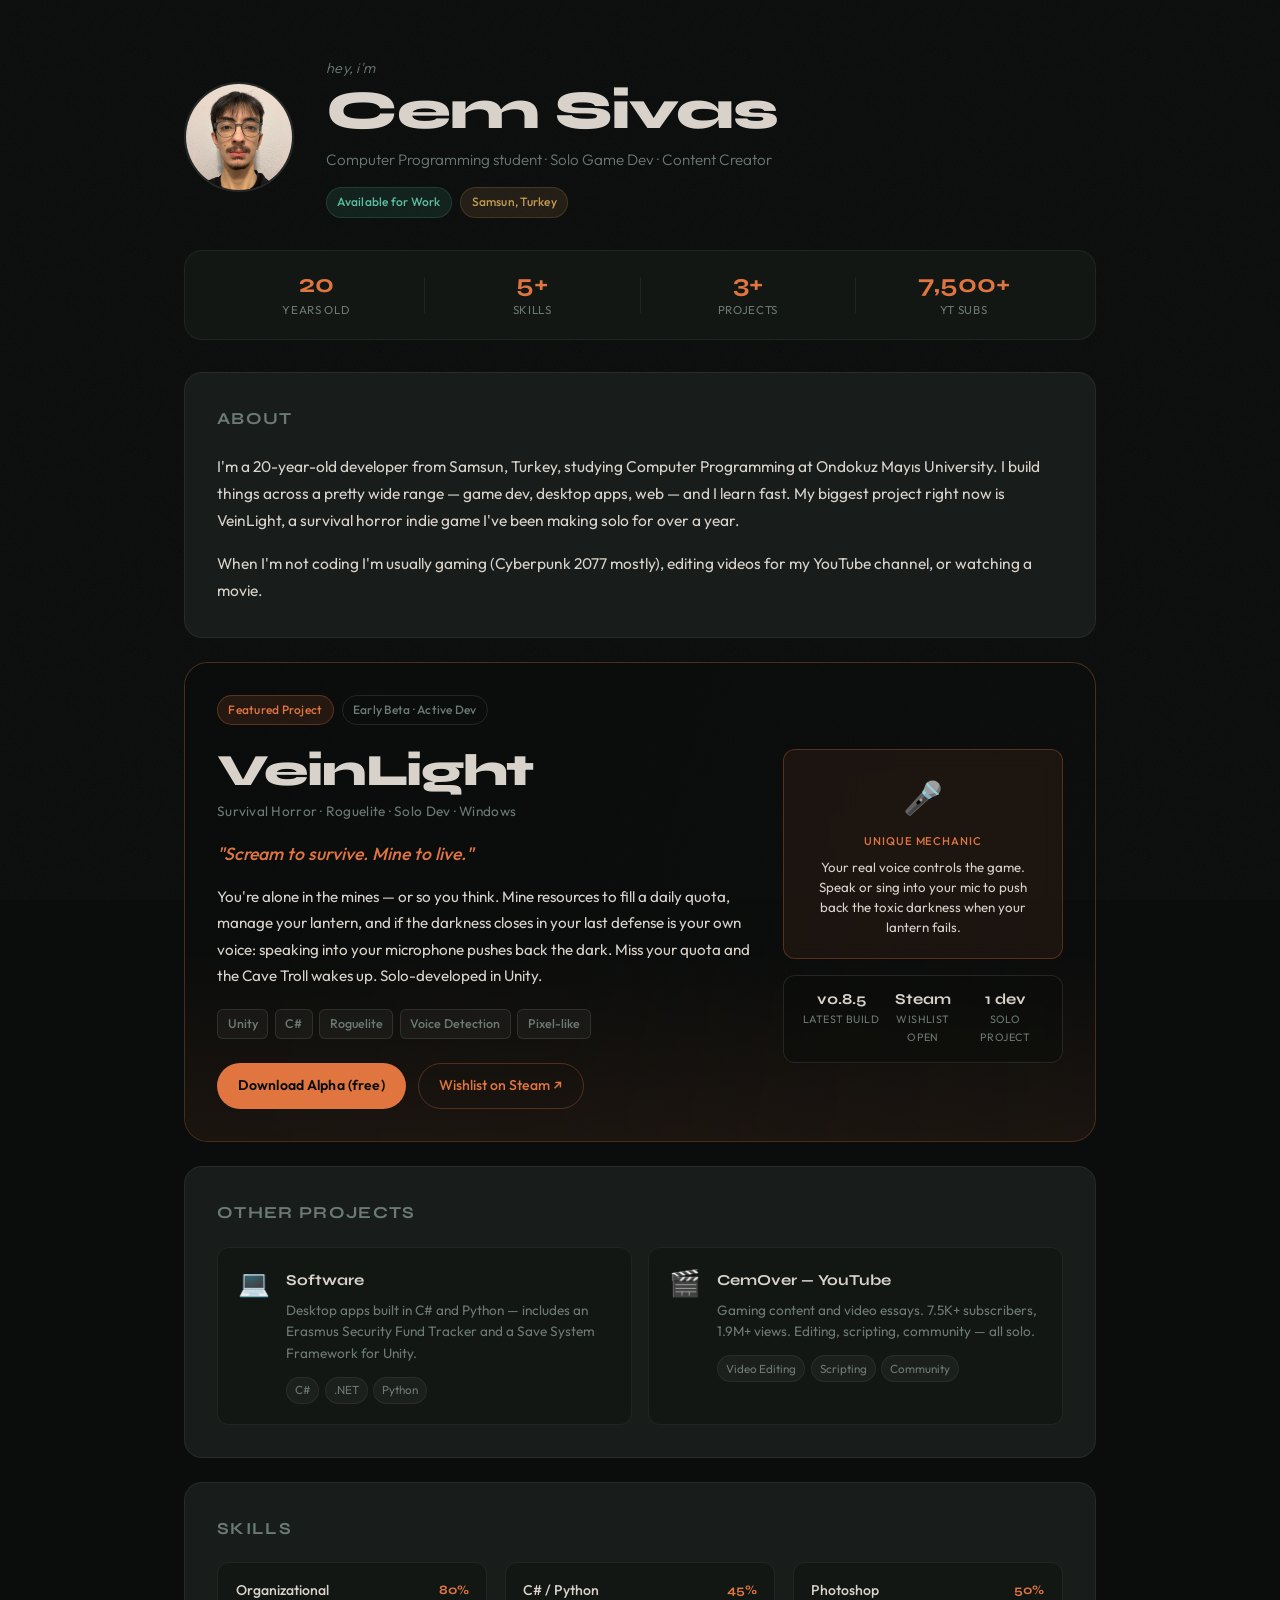
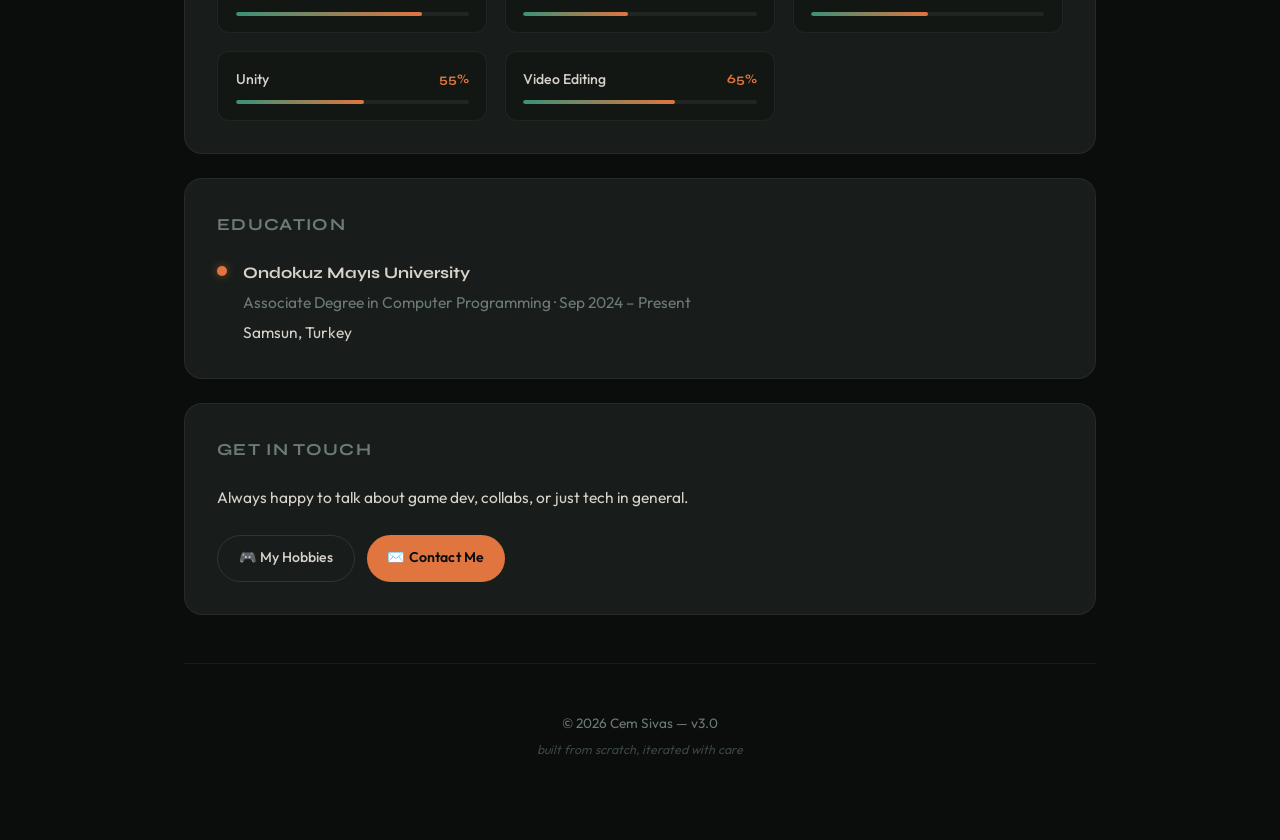
==== commit a50bce46: "Update project details" ====
--- a/index.html
+++ b/index.html
@@ -72,7 +72,7 @@
         <div class="veinlight-card">
           <div class="vl-eyebrow">
             <span class="badge badge-ember">Featured Project</span>
-            <span class="badge badge-outline">Alpha · Active Dev</span>
+            <span class="badge badge-outline">Early Beta · Active Dev</span>
           </div>
 
           <div class="vl-main">
@@ -103,7 +103,7 @@
               </div>
               <div class="vl-stat-mini">
                 <div>
-                  <span class="vl-n">v0.8.4.3</span>
+                  <span class="vl-n">v0.8.5</span>
                   <span class="vl-nl">latest build</span>
                 </div>
                 <div>
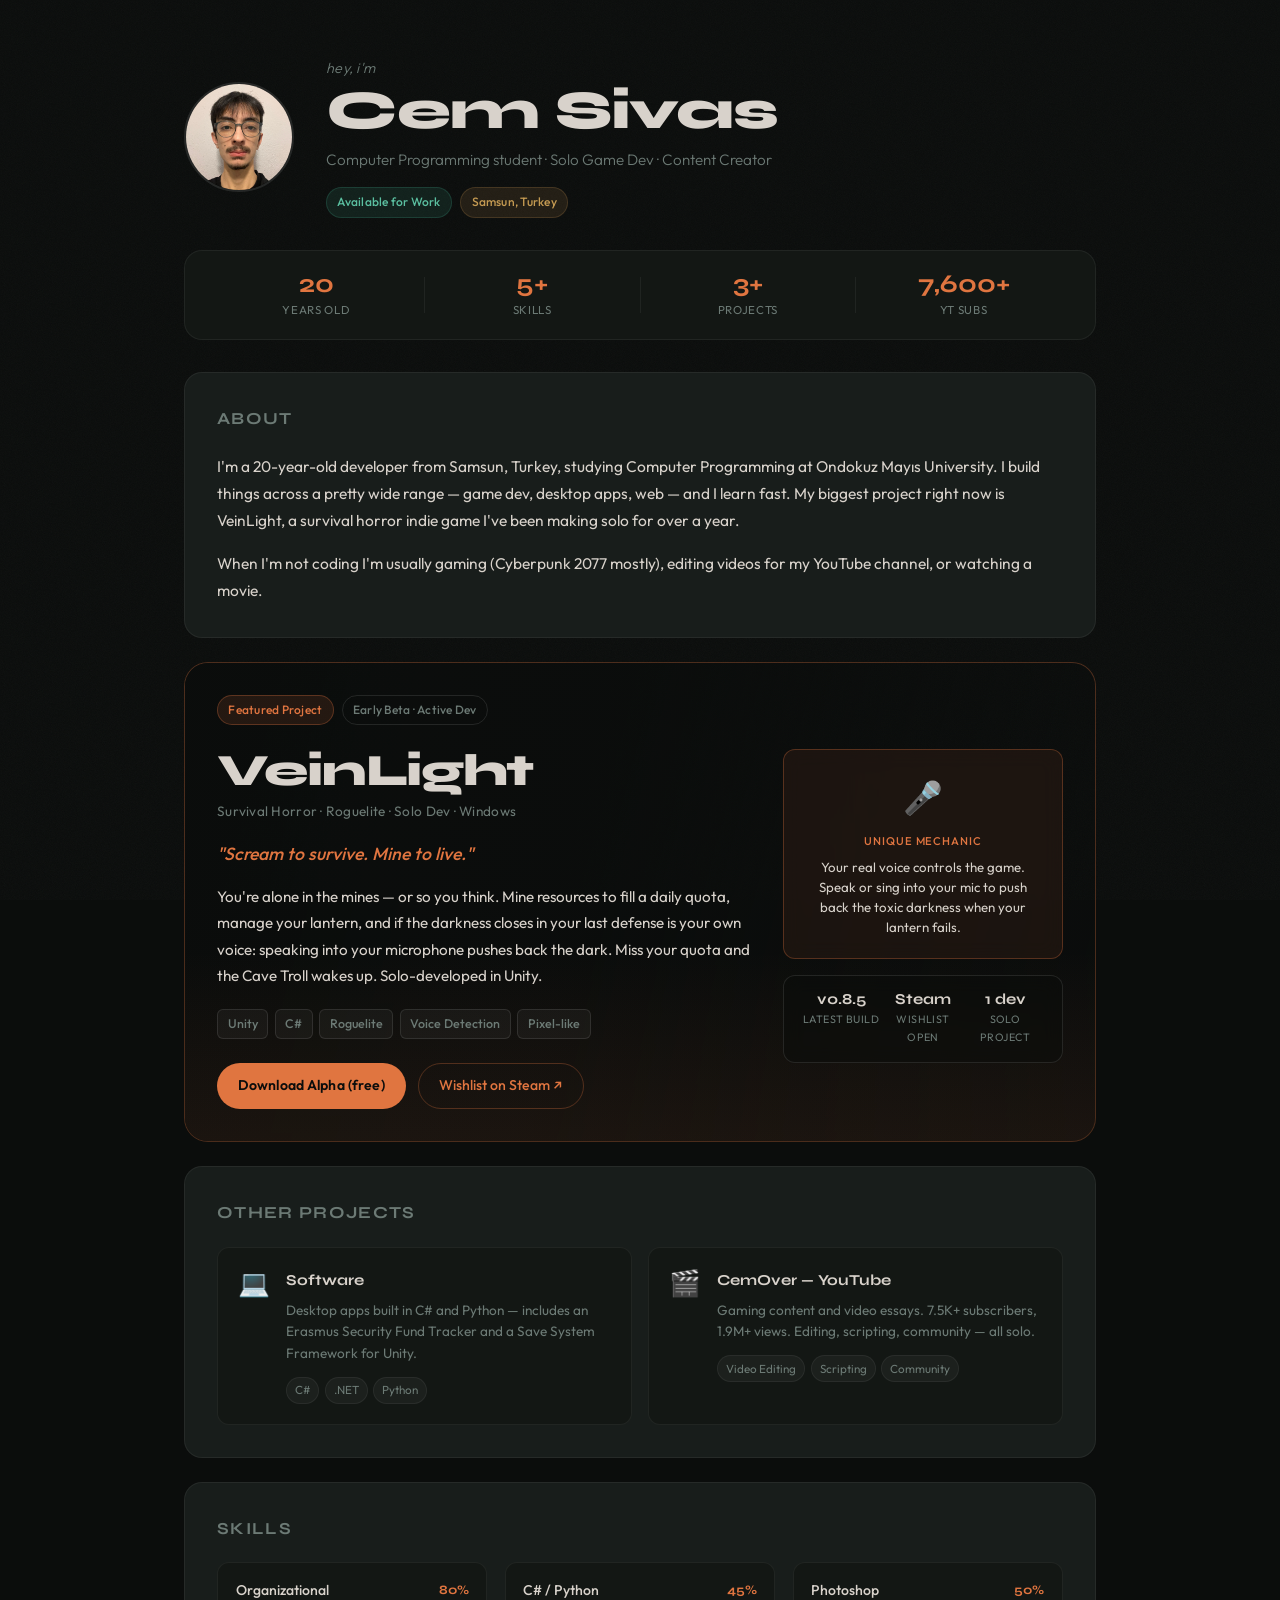
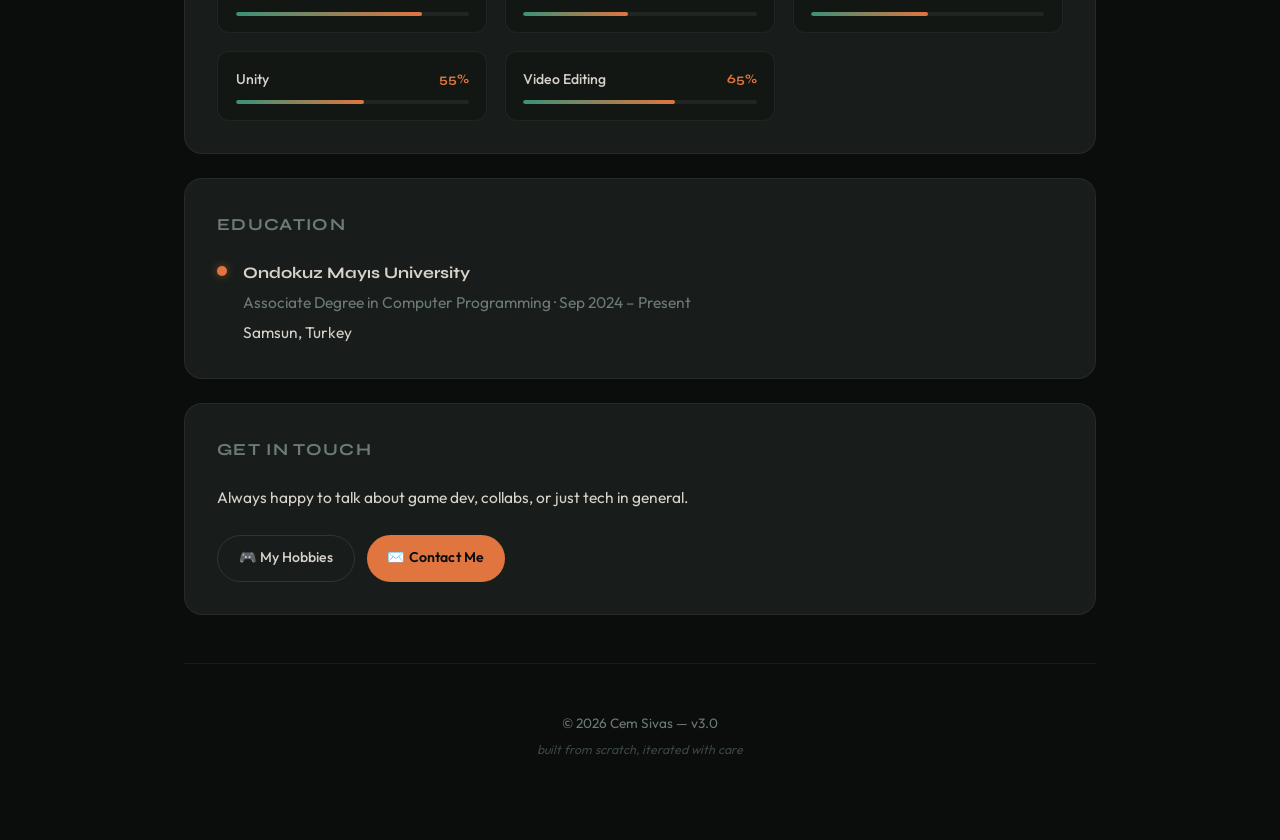
==== commit 94e3d98a: "Fix HTML encoding issues in index.html" ====
--- a/index.html
+++ b/index.html
@@ -52,7 +52,7 @@
       </div>
       <div class="stat-div"></div>
       <div class="stat">
-        <span class="stat-n" data-target="7500" data-suffix="+">0</span>
+        <span class="stat-n" data-target="7600" data-suffix="+">0</span>
         <span class="stat-l">yt subs</span>
       </div>
     </section>
